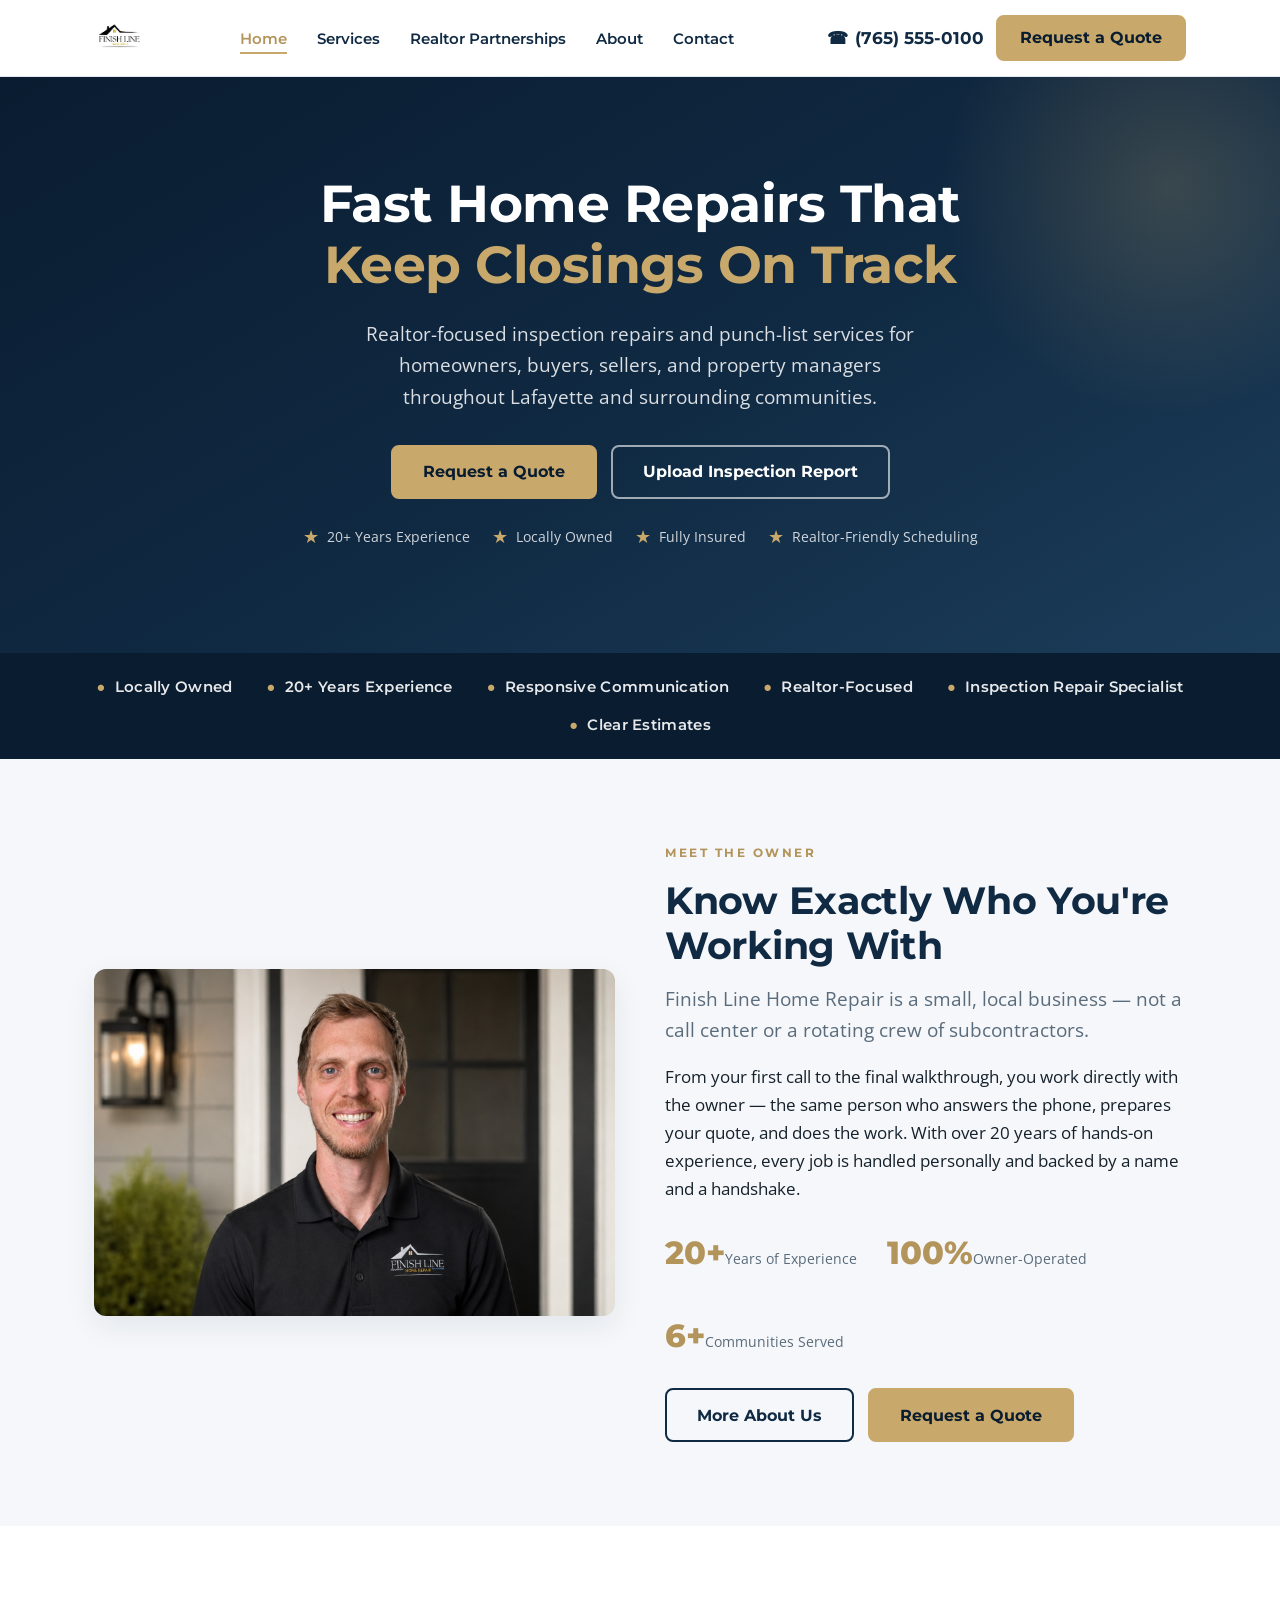
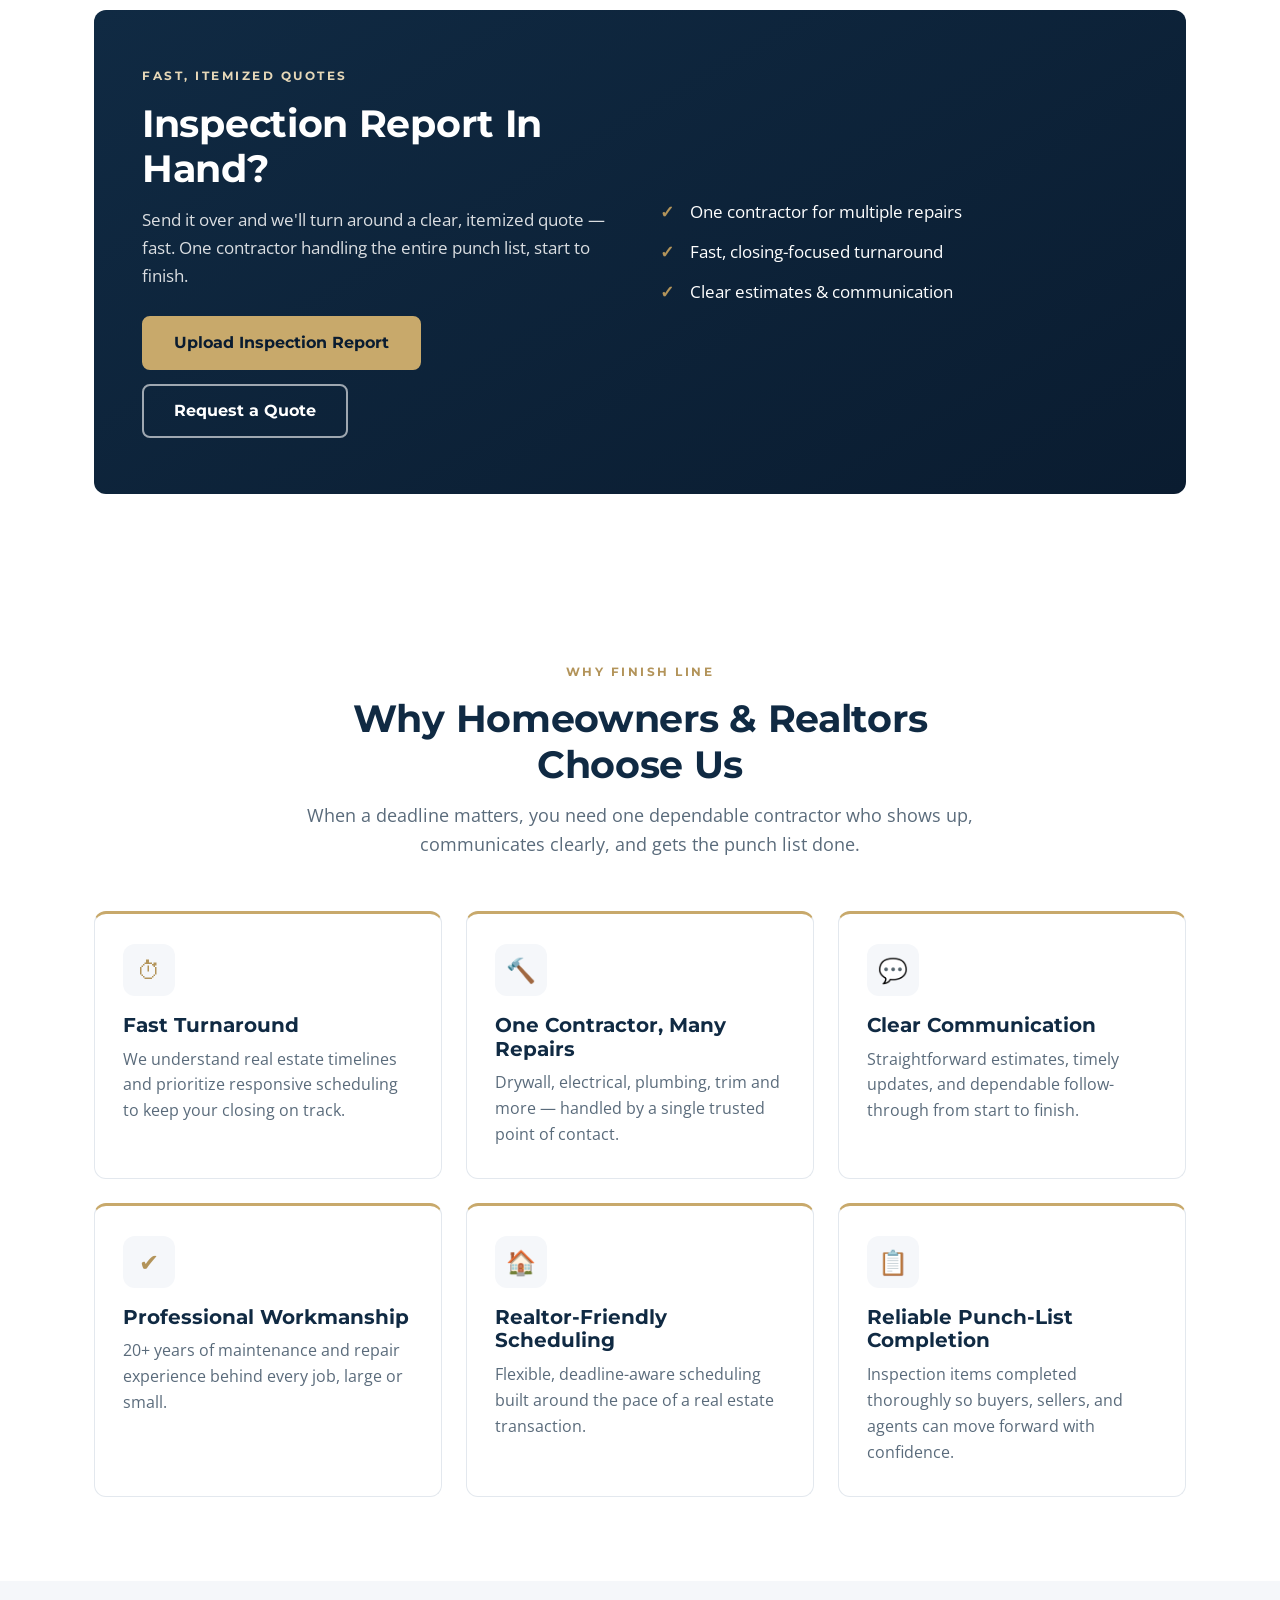
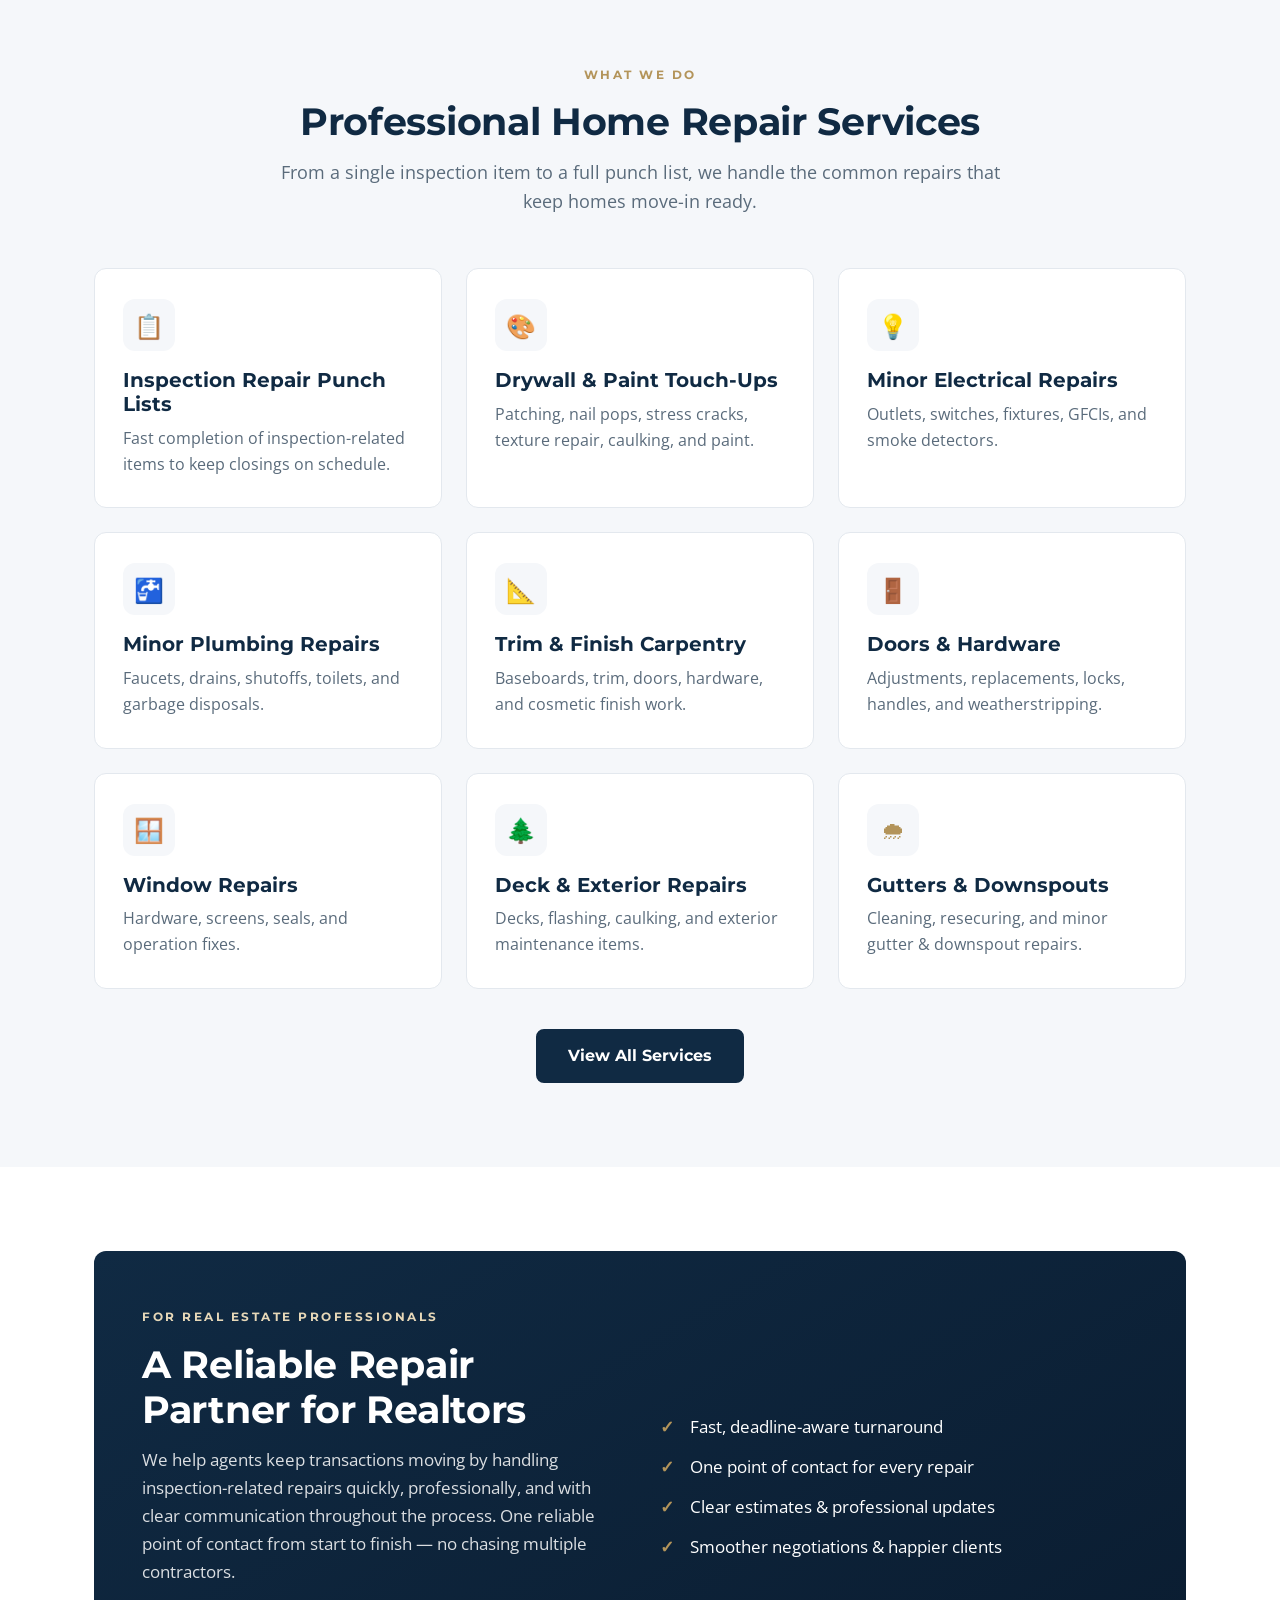
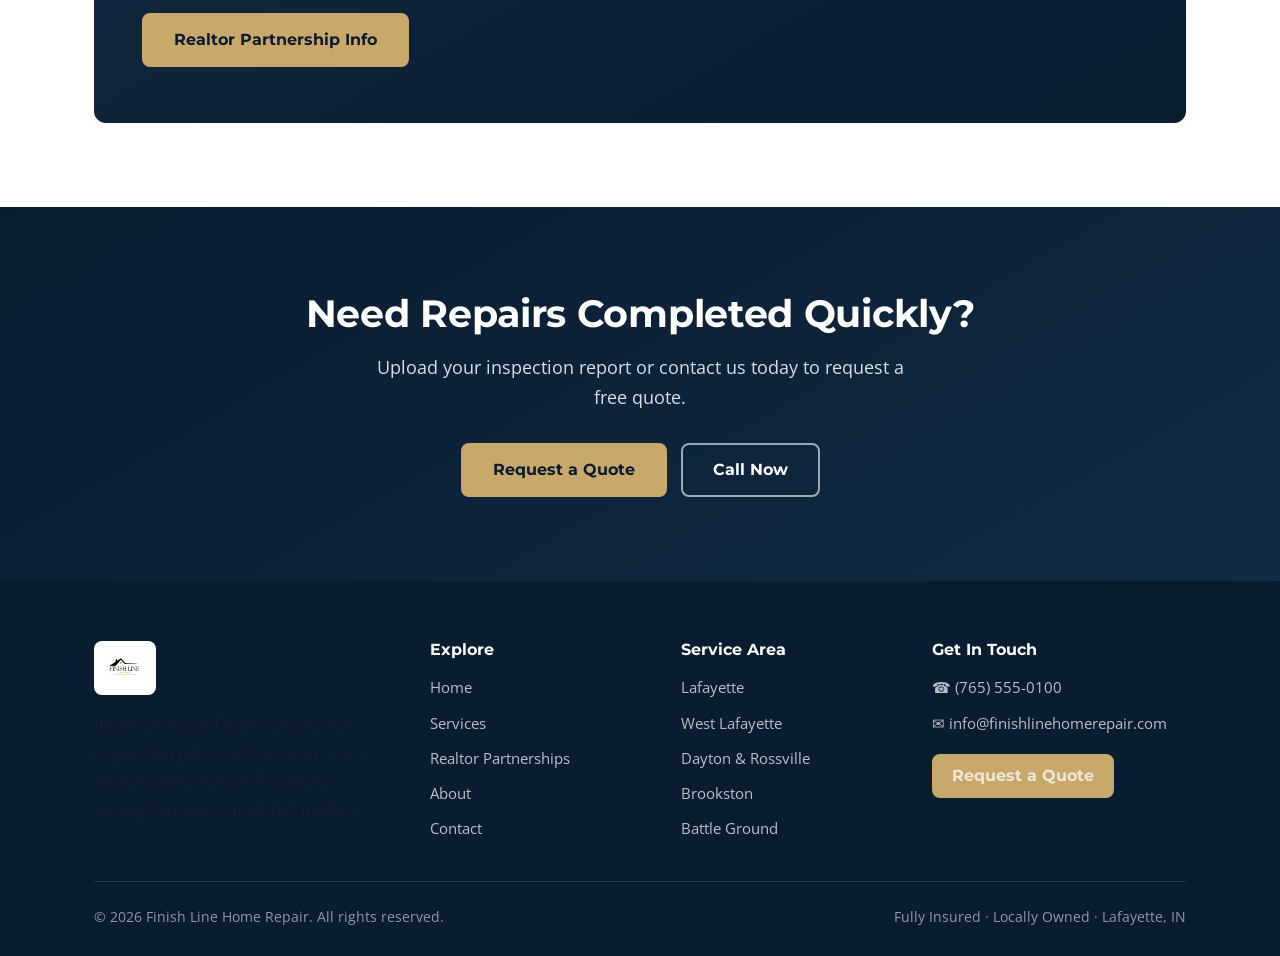
==== index.html @ 61161afe "Split the hero: headline on top, Meet the Owner below, inspection box moved down Per client directio" ====
<!DOCTYPE html>
<html lang="en">
<head>
  <meta charset="UTF-8" />
  <meta name="viewport" content="width=device-width, initial-scale=1.0" />
  <title>Finish Line Home Repair | Lafayette, IN Handyman &amp; Inspection Repairs</title>
  <meta name="description" content="Fast, reliable home repairs and inspection punch-list services in Lafayette &amp; West Lafayette, IN. Realtor-focused repair contractor — drywall, electrical, plumbing, trim &amp; more. Request a free quote." />
  <link rel="canonical" href="https://dealerplateguy.github.io/finish-line-home-repair/" />
  <meta name="theme-color" content="#102A43" />

  <!-- Open Graph -->
  <meta property="og:type" content="website" />
  <meta property="og:title" content="Finish Line Home Repair | Lafayette, IN Handyman &amp; Inspection Repairs" />
  <meta property="og:description" content="Realtor-focused inspection repairs and punch-list services that keep closings on track. Serving Lafayette, West Lafayette &amp; surrounding Indiana communities." />
  <meta property="og:image" content="assets/logo.jpg" />

  <link rel="icon" href="assets/logo.jpg" />
  <link rel="apple-touch-icon" href="assets/logo.jpg" />
  <link rel="preconnect" href="https://fonts.googleapis.com" />
  <link rel="preconnect" href="https://fonts.gstatic.com" crossorigin />
  <link href="https://fonts.googleapis.com/css2?family=Montserrat:wght@600;700;800&family=Open+Sans:wght@400;600&display=swap" rel="stylesheet" />
  <link rel="stylesheet" href="css/styles.css" />

  <!-- Local business structured data (helps Google + AI search engines cite you) -->
  <script type="application/ld+json">
  {
    "@context": "https://schema.org",
    "@type": "HomeAndConstructionBusiness",
    "name": "Finish Line Home Repair",
    "description": "Realtor-focused home repair and inspection punch-list services in Lafayette and West Lafayette, Indiana. Drywall, paint, minor electrical and plumbing, trim, doors, windows, and exterior repairs.",
    "image": "assets/logo.jpg",
    "url": "https://dealerplateguy.github.io/finish-line-home-repair/",
    "telephone": "+1-765-555-0100",
    "email": "info@finishlinehomerepair.com",
    "priceRange": "$$",
    "areaServed": [
      { "@type": "City", "name": "Lafayette, Indiana" },
      { "@type": "City", "name": "West Lafayette, Indiana" },
      { "@type": "City", "name": "Dayton, Indiana" },
      { "@type": "City", "name": "Rossville, Indiana" },
      { "@type": "City", "name": "Brookston, Indiana" },
      { "@type": "City", "name": "Battle Ground, Indiana" }
    ],
    "address": {
      "@type": "PostalAddress",
      "addressLocality": "Lafayette",
      "addressRegion": "IN",
      "addressCountry": "US"
    },
    "knowsAbout": [
      "Inspection repair punch lists", "Drywall repair", "Paint touch-ups",
      "Minor electrical repairs", "Minor plumbing repairs", "Trim and finish carpentry",
      "Door and hardware repair", "Window repair", "Deck and exterior repairs", "Handyman services"
    ],
    "slogan": "Fast home repairs that keep closings on track."
  }
  </script>
</head>
<body>

  <!-- ===================== HEADER ===================== -->
  <header class="site-header" id="site-header">
    <div class="container nav">
      <a href="index.html" class="nav-logo" aria-label="Finish Line Home Repair — home">
        <img src="assets/logo.jpg" alt="Finish Line Home Repair logo" />
      </a>
      <nav aria-label="Primary navigation">
        <ul class="nav-links">
          <li><a href="index.html" class="active">Home</a></li>
          <li><a href="services.html">Services</a></li>
          <li><a href="realtor-partnerships.html">Realtor Partnerships</a></li>
          <li><a href="about.html">About</a></li>
          <li><a href="contact.html">Contact</a></li>
        </ul>
      </nav>
      <div class="nav-cta">
        <a href="tel:+17655550100" class="nav-phone" aria-label="Call Finish Line Home Repair"><span aria-hidden="true">&#9742;</span> (765) 555-0100</a>
        <a href="contact.html" class="btn btn-primary" style="min-height:46px;padding:11px 22px;">Request a Quote</a>
      </div>
      <button class="nav-toggle" aria-label="Toggle menu" aria-expanded="false" aria-controls="site-header">
        <span></span><span></span><span></span>
      </button>
    </div>
  </header>

  <!-- ===================== HERO ===================== -->
  <section class="hero">
    <div class="container">
      <div class="hero-solo">
        <h1>Fast Home Repairs That <span class="accent">Keep Closings On Track</span></h1>
        <p>Realtor-focused inspection repairs and punch-list services for homeowners, buyers, sellers, and property managers throughout Lafayette and surrounding communities.</p>
        <div class="btn-row center">
          <a href="contact.html" class="btn btn-primary">Request a Quote</a>
          <a href="contact.html#upload" class="btn btn-outline">Upload Inspection Report</a>
        </div>
        <div class="hero-badges">
          <span><span class="dot">&#9733;</span> 20+ Years Experience</span>
          <span><span class="dot">&#9733;</span> Locally Owned</span>
          <span><span class="dot">&#9733;</span> Fully Insured</span>
          <span><span class="dot">&#9733;</span> Realtor-Friendly Scheduling</span>
        </div>
      </div>
    </div>
  </section>

  <!-- ===================== TRUST STRIP ===================== -->
  <div class="trust-strip">
    <div class="container">
      <span class="item"><span class="dot">&#9679;</span> Locally Owned</span>
      <span class="item"><span class="dot">&#9679;</span> 20+ Years Experience</span>
      <span class="item"><span class="dot">&#9679;</span> Responsive Communication</span>
      <span class="item"><span class="dot">&#9679;</span> Realtor-Focused</span>
      <span class="item"><span class="dot">&#9679;</span> Inspection Repair Specialist</span>
      <span class="item"><span class="dot">&#9679;</span> Clear Estimates</span>
    </div>
  </div>

  <!-- ===================== MEET THE OWNER ===================== -->
  <section class="section-alt">
    <div class="container">
      <div class="split">
        <div class="reveal">
          <img src="assets/headshot.jpg" alt="The owner of Finish Line Home Repair" />
        </div>
        <div class="reveal">
          <span class="eyebrow">Meet the Owner</span>
          <h2>Know Exactly Who You're Working With</h2>
          <p class="lead" style="margin:16px 0;">Finish Line Home Repair is a small, local business — not a call center or a rotating crew of subcontractors.</p>
          <p>From your first call to the final walkthrough, you work directly with the owner — the same person who answers the phone, prepares your quote, and does the work. With over 20 years of hands-on experience, every job is handled personally and backed by a name and a handshake.</p>
          <div class="stat-row">
            <div class="stat"><span class="n">20+</span><span class="l">Years of Experience</span></div>
            <div class="stat"><span class="n">100%</span><span class="l">Owner-Operated</span></div>
            <div class="stat"><span class="n">6+</span><span class="l">Communities Served</span></div>
          </div>
          <div class="btn-row" style="margin-top:26px;">
            <a href="about.html" class="btn btn-outline-navy">More About Us</a>
            <a href="contact.html" class="btn btn-primary">Request a Quote</a>
          </div>
        </div>
      </div>
    </div>
  </section>

  <!-- ============ INSPECTION REPORT CTA (split out of hero) ============ -->
  <section>
    <div class="container">
      <div class="band reveal">
        <div class="split" style="gap:40px;">
          <div>
            <span class="eyebrow" style="color:var(--gold-soft);">Fast, Itemized Quotes</span>
            <h2>Inspection Report In Hand?</h2>
            <p>Send it over and we'll turn around a clear, itemized quote — fast. One contractor handling the entire punch list, start to finish.</p>
            <div class="btn-row">
              <a href="contact.html#upload" class="btn btn-primary">Upload Inspection Report</a>
              <a href="contact.html" class="btn btn-outline">Request a Quote</a>
            </div>
          </div>
          <ul class="check-list" style="align-self:center;">
            <li>One contractor for multiple repairs</li>
            <li>Fast, closing-focused turnaround</li>
            <li>Clear estimates &amp; communication</li>
          </ul>
        </div>
      </div>
    </div>
  </section>

  <!-- ===================== WHY CHOOSE ===================== -->
  <section>
    <div class="container">
      <div class="section-head center reveal">
        <span class="eyebrow">Why Finish Line</span>
        <h2>Why Homeowners &amp; Realtors Choose Us</h2>
        <p>When a deadline matters, you need one dependable contractor who shows up, communicates clearly, and gets the punch list done.</p>
      </div>
      <div class="grid grid-3">
        <div class="card feature-card reveal"><div class="icon">&#9201;</div><h3>Fast Turnaround</h3><p>We understand real estate timelines and prioritize responsive scheduling to keep your closing on track.</p></div>
        <div class="card feature-card reveal"><div class="icon">&#128296;</div><h3>One Contractor, Many Repairs</h3><p>Drywall, electrical, plumbing, trim and more — handled by a single trusted point of contact.</p></div>
        <div class="card feature-card reveal"><div class="icon">&#128172;</div><h3>Clear Communication</h3><p>Straightforward estimates, timely updates, and dependable follow-through from start to finish.</p></div>
        <div class="card feature-card reveal"><div class="icon">&#10004;</div><h3>Professional Workmanship</h3><p>20+ years of maintenance and repair experience behind every job, large or small.</p></div>
        <div class="card feature-card reveal"><div class="icon">&#127968;</div><h3>Realtor-Friendly Scheduling</h3><p>Flexible, deadline-aware scheduling built around the pace of a real estate transaction.</p></div>
        <div class="card feature-card reveal"><div class="icon">&#128203;</div><h3>Reliable Punch-List Completion</h3><p>Inspection items completed thoroughly so buyers, sellers, and agents can move forward with confidence.</p></div>
      </div>
    </div>
  </section>

  <!-- ===================== SERVICES PREVIEW ===================== -->
  <section class="section-alt">
    <div class="container">
      <div class="section-head center reveal">
        <span class="eyebrow">What We Do</span>
        <h2>Professional Home Repair Services</h2>
        <p>From a single inspection item to a full punch list, we handle the common repairs that keep homes move-in ready.</p>
      </div>
      <div class="grid grid-3">
        <div class="card reveal"><div class="icon">&#128203;</div><h3>Inspection Repair Punch Lists</h3><p>Fast completion of inspection-related items to keep closings on schedule.</p></div>
        <div class="card reveal"><div class="icon">&#127912;</div><h3>Drywall &amp; Paint Touch-Ups</h3><p>Patching, nail pops, stress cracks, texture repair, caulking, and paint.</p></div>
        <div class="card reveal"><div class="icon">&#128161;</div><h3>Minor Electrical Repairs</h3><p>Outlets, switches, fixtures, GFCIs, and smoke detectors.</p></div>
        <div class="card reveal"><div class="icon">&#128688;</div><h3>Minor Plumbing Repairs</h3><p>Faucets, drains, shutoffs, toilets, and garbage disposals.</p></div>
        <div class="card reveal"><div class="icon">&#128208;</div><h3>Trim &amp; Finish Carpentry</h3><p>Baseboards, trim, doors, hardware, and cosmetic finish work.</p></div>
        <div class="card reveal"><div class="icon">&#128682;</div><h3>Doors &amp; Hardware</h3><p>Adjustments, replacements, locks, handles, and weatherstripping.</p></div>
        <div class="card reveal"><div class="icon">&#129695;</div><h3>Window Repairs</h3><p>Hardware, screens, seals, and operation fixes.</p></div>
        <div class="card reveal"><div class="icon">&#127794;</div><h3>Deck &amp; Exterior Repairs</h3><p>Decks, flashing, caulking, and exterior maintenance items.</p></div>
        <div class="card reveal"><div class="icon">&#127783;</div><h3>Gutters &amp; Downspouts</h3><p>Cleaning, resecuring, and minor gutter &amp; downspout repairs.</p></div>
      </div>
      <div class="btn-row center" style="margin-top:40px;">
        <a href="services.html" class="btn btn-navy">View All Services</a>
      </div>
    </div>
  </section>

  <!-- ===================== REALTOR BAND ===================== -->
  <section>
    <div class="container">
      <div class="band reveal">
        <div class="split" style="gap:40px;">
          <div>
            <span class="eyebrow" style="color:var(--gold-soft);">For Real Estate Professionals</span>
            <h2>A Reliable Repair Partner for Realtors</h2>
            <p>We help agents keep transactions moving by handling inspection-related repairs quickly, professionally, and with clear communication throughout the process. One reliable point of contact from start to finish — no chasing multiple contractors.</p>
            <div class="btn-row">
              <a href="realtor-partnerships.html" class="btn btn-primary">Realtor Partnership Info</a>
            </div>
          </div>
          <ul class="check-list" style="align-self:center;">
            <li>Fast, deadline-aware turnaround</li>
            <li>One point of contact for every repair</li>
            <li>Clear estimates &amp; professional updates</li>
            <li>Smoother negotiations &amp; happier clients</li>
          </ul>
        </div>
      </div>
    </div>
  </section>

  <!-- ===================== FINAL CTA ===================== -->
  <section class="cta-final">
    <div class="container">
      <h2>Need Repairs Completed Quickly?</h2>
      <p>Upload your inspection report or contact us today to request a free quote.</p>
      <div class="btn-row center">
        <a href="contact.html" class="btn btn-primary">Request a Quote</a>
        <a href="tel:+17655550100" class="btn btn-outline">Call Now</a>
      </div>
    </div>
  </section>

  <!-- ===================== FOOTER ===================== -->
  <footer class="site-footer">
    <div class="container">
      <div class="footer-grid">
        <div>
          <div class="footer-logo"><img src="assets/logo.jpg" alt="Finish Line Home Repair" /></div>
          <p>Realtor-focused home repair and inspection punch-list services. Fast, dependable, and professional — serving Greater Lafayette, Indiana.</p>
        </div>
        <div>
          <h4>Explore</h4>
          <ul class="footer-list">
            <li><a href="index.html">Home</a></li>
            <li><a href="services.html">Services</a></li>
            <li><a href="realtor-partnerships.html">Realtor Partnerships</a></li>
            <li><a href="about.html">About</a></li>
            <li><a href="contact.html">Contact</a></li>
          </ul>
        </div>
        <div>
          <h4>Service Area</h4>
          <ul class="footer-list">
            <li>Lafayette</li>
            <li>West Lafayette</li>
            <li>Dayton &amp; Rossville</li>
            <li>Brookston</li>
            <li>Battle Ground</li>
          </ul>
        </div>
        <div>
          <h4>Get In Touch</h4>
          <ul class="footer-list">
            <li><a href="tel:+17655550100">&#9742; (765) 555-0100</a></li>
            <li><a href="mailto:info@finishlinehomerepair.com">&#9993; info@finishlinehomerepair.com</a></li>
            <li><a href="contact.html" class="btn btn-primary" style="margin-top:8px;min-height:44px;padding:10px 18px;">Request a Quote</a></li>
          </ul>
        </div>
      </div>
      <div class="footer-bottom">
        <span>&copy; <span data-year>2026</span> Finish Line Home Repair. All rights reserved.</span>
        <span>Fully Insured &middot; Locally Owned &middot; Lafayette, IN</span>
      </div>
    </div>
  </footer>

  <!-- Mobile sticky call bar -->
  <div class="mobile-call-bar">
    <a href="tel:+17655550100" class="call">&#9742; Call Now</a>
    <a href="contact.html" class="quote">Request a Quote</a>
  </div>

  <script src="js/main.js"></script>
</body>
</html>
---- css/styles.css ----
/* =========================================================================
   FINISH LINE HOME REPAIR — stylesheet
   --------------------------------------------------------------------------
   REUSABLE TEMPLATE NOTE:
   To re-brand this site for a new client, change ONLY the tokens in :root
   below (colors + fonts), swap /assets/logo.jpg + /assets/headshot.jpg,
   and edit the copy in the .html files. Everything else cascades.
   ========================================================================= */

:root {
  /* ---- Brand tokens (per-client) ---- */
  --navy:        #102A43;
  --navy-deep:   #0a1c30;
  --navy-soft:   #1c3d5a;
  --gold:        #c8a96b;
  --gold-dark:   #b3945a;
  --gold-soft:   #e7d8b8;
  --ink:         #15212b;
  --muted:       #5a6b7b;
  --line:        #e3e8ee;
  --bg:          #ffffff;
  --bg-alt:      #f5f7fa;
  --white:       #ffffff;

  --font-head: "Montserrat", "Helvetica Neue", Arial, sans-serif;
  --font-body: "Open Sans", "Helvetica Neue", Arial, sans-serif;

  /* ---- Layout ---- */
  --container: 1140px;
  --radius:   12px;
  --radius-sm: 8px;
  --shadow:   0 10px 30px rgba(16, 42, 67, 0.08);
  --shadow-lg: 0 20px 50px rgba(16, 42, 67, 0.16);
  --ease: cubic-bezier(0.16, 1, 0.3, 1);
}

/* ---------- Reset / base ---------- */
*, *::before, *::after { box-sizing: border-box; margin: 0; padding: 0; }
html { scroll-behavior: smooth; -webkit-text-size-adjust: 100%; }
body {
  font-family: var(--font-body);
  color: var(--ink);
  line-height: 1.65;
  background: var(--bg);
  font-size: 17px;
  overflow-x: hidden;
}
img { max-width: 100%; height: auto; display: block; }
a { color: var(--navy); text-decoration: none; transition: color .2s var(--ease); }
a:hover { color: var(--gold-dark); }

h1, h2, h3, h4 { font-family: var(--font-head); color: var(--navy); line-height: 1.18; font-weight: 700; }
h1 { font-size: clamp(2rem, 5vw, 3.25rem); letter-spacing: -0.5px; }
h2 { font-size: clamp(1.6rem, 3.5vw, 2.4rem); letter-spacing: -0.3px; }
h3 { font-size: 1.25rem; }
p { color: var(--ink); }
.lead { font-size: 1.18rem; color: var(--muted); }

.container { width: 100%; max-width: var(--container); margin: 0 auto; padding: 0 24px; }
section { padding: 84px 0; }
.section-alt { background: var(--bg-alt); }
.center { text-align: center; }
.eyebrow {
  font-family: var(--font-head);
  text-transform: uppercase;
  letter-spacing: 2.5px;
  font-size: 0.78rem;
  font-weight: 700;
  color: var(--gold-dark);
  margin-bottom: 14px;
  display: block;
}
.section-head { max-width: 720px; margin: 0 auto 52px; }
.section-head.center { text-align: center; }
.section-head p { color: var(--muted); margin-top: 14px; font-size: 1.1rem; }

/* ---------- Buttons ---------- */
.btn {
  display: inline-flex; align-items: center; justify-content: center; gap: 9px;
  font-family: var(--font-head); font-weight: 700; font-size: 1rem;
  padding: 15px 30px; border-radius: var(--radius-sm); cursor: pointer;
  border: 2px solid transparent; transition: all .25s var(--ease);
  text-align: center; line-height: 1.1; min-height: 54px;
}
.btn-primary { background: var(--gold); color: var(--navy-deep); border-color: var(--gold); }
.btn-primary:hover { background: var(--gold-dark); border-color: var(--gold-dark); color: var(--navy-deep); transform: translateY(-2px); box-shadow: var(--shadow); }
.btn-navy { background: var(--navy); color: var(--white); border-color: var(--navy); }
.btn-navy:hover { background: var(--navy-deep); color: var(--white); transform: translateY(-2px); box-shadow: var(--shadow); }
.btn-outline { background: transparent; color: var(--white); border-color: rgba(255,255,255,.6); }
.btn-outline:hover { background: var(--white); color: var(--navy); border-color: var(--white); transform: translateY(-2px); }
.btn-outline-navy { background: transparent; color: var(--navy); border-color: var(--navy); }
.btn-outline-navy:hover { background: var(--navy); color: var(--white); transform: translateY(-2px); }
.btn-row { display: flex; flex-wrap: wrap; gap: 14px; }
.btn-row.center { justify-content: center; }

/* ---------- Header / nav ---------- */
.site-header {
  position: sticky; top: 0; z-index: 100; background: rgba(255,255,255,0.96);
  backdrop-filter: saturate(180%) blur(10px); border-bottom: 1px solid var(--line);
}
.nav { display: flex; align-items: center; justify-content: space-between; height: 76px; }
.nav-logo { display: flex; align-items: center; gap: 12px; }
.nav-logo img { height: 52px; width: auto; }
.nav-logo .brand-text { display: none; }
.nav-links { display: flex; align-items: center; gap: 30px; list-style: none; }
.nav-links a {
  font-family: var(--font-head); font-weight: 600; font-size: 0.95rem;
  color: var(--navy); position: relative; padding: 6px 0;
}
.nav-links a::after {
  content: ""; position: absolute; left: 0; bottom: 0; height: 2px; width: 0;
  background: var(--gold); transition: width .25s var(--ease);
}
.nav-links a:hover::after, .nav-links a.active::after { width: 100%; }
.nav-links a.active { color: var(--gold-dark); }
.nav-cta { display: flex; align-items: center; gap: 12px; }
.nav-phone { font-family: var(--font-head); font-weight: 700; color: var(--navy); display: inline-flex; align-items: center; gap: 7px; white-space: nowrap; }
.nav-phone:hover { color: var(--gold-dark); }
.nav-toggle { display: none; background: none; border: 0; cursor: pointer; padding: 8px; }
.nav-toggle span { display: block; width: 26px; height: 2.5px; background: var(--navy); margin: 5px 0; border-radius: 2px; transition: .3s var(--ease); }

/* ---------- Hero ---------- */
.hero {
  background: linear-gradient(150deg, var(--navy-deep) 0%, var(--navy) 55%, var(--navy-soft) 100%);
  color: var(--white); position: relative; overflow: hidden; padding: 96px 0 104px;
}
.hero::after {
  content: ""; position: absolute; right: -120px; top: -120px; width: 460px; height: 460px;
  background: radial-gradient(circle, rgba(200,169,107,.22), transparent 70%); pointer-events: none;
}
.hero .container { position: relative; z-index: 2; }
.hero-grid { display: grid; grid-template-columns: 1.15fr .85fr; gap: 50px; align-items: center; }
.hero h1 { color: var(--white); }
.hero h1 .accent { color: var(--gold); }
.hero p { color: rgba(255,255,255,.85); font-size: 1.2rem; margin: 22px 0 32px; max-width: 560px; }
.hero .btn-row { margin-bottom: 26px; }
.hero-badges { display: flex; flex-wrap: wrap; gap: 10px 22px; font-size: .9rem; color: rgba(255,255,255,.8); }
.hero-badges span { display: inline-flex; align-items: center; gap: 8px; }
.hero-badges .dot { color: var(--gold); font-size: 1.1rem; line-height: 1; }
.hero-card {
  background: rgba(255,255,255,.06); border: 1px solid rgba(255,255,255,.14);
  border-radius: var(--radius); padding: 30px; backdrop-filter: blur(6px);
}
.hero-card h3 { color: var(--white); font-size: 1.15rem; margin-bottom: 6px; }
.hero-card p { color: rgba(255,255,255,.75); font-size: .98rem; margin: 0 0 18px; }
.hero-card .check-list li { color: rgba(255,255,255,.92); }
.hero-card .check-list li::before { color: var(--gold); }

/* Standalone (centered) hero — used when the hero card is split out below */
.hero-solo { max-width: 760px; margin: 0 auto; text-align: center; }
.hero-solo p { margin-left: auto; margin-right: auto; }
.hero-solo .hero-badges { justify-content: center; }

/* ---------- Trust badges strip ---------- */
.trust-strip { background: var(--navy-deep); color: var(--white); padding: 0; }
.trust-strip .container { display: flex; flex-wrap: wrap; justify-content: center; gap: 14px 34px; padding-top: 22px; padding-bottom: 22px; }
.trust-strip .item { font-family: var(--font-head); font-weight: 600; font-size: .92rem; letter-spacing: .3px; display: inline-flex; align-items: center; gap: 9px; color: rgba(255,255,255,.9); }
.trust-strip .item .dot { color: var(--gold); }

/* ---------- Cards / grids ---------- */
.grid { display: grid; gap: 24px; }
.grid-2 { grid-template-columns: repeat(2, 1fr); }
.grid-3 { grid-template-columns: repeat(3, 1fr); }
.grid-4 { grid-template-columns: repeat(4, 1fr); }

.card {
  background: var(--white); border: 1px solid var(--line); border-radius: var(--radius);
  padding: 30px 28px; transition: transform .25s var(--ease), box-shadow .25s var(--ease), border-color .25s var(--ease);
  height: 100%;
}
.card:hover { transform: translateY(-4px); box-shadow: var(--shadow); border-color: var(--gold-soft); }
.card .icon {
  width: 52px; height: 52px; border-radius: 12px; background: var(--bg-alt);
  display: flex; align-items: center; justify-content: center; margin-bottom: 18px;
  font-size: 1.5rem; color: var(--gold-dark);
}
.card h3 { margin-bottom: 9px; }
.card p { color: var(--muted); font-size: .98rem; }

/* feature / why-choose cards have gold top accent */
.feature-card { border-top: 3px solid var(--gold); }

/* ---------- Service detail sections (services page) ---------- */
.service-block { padding: 34px 0; border-bottom: 1px solid var(--line); display: grid; grid-template-columns: 56px 1fr; gap: 22px; }
.service-block:last-child { border-bottom: 0; }
.service-block .num { font-family: var(--font-head); font-weight: 800; font-size: 1.3rem; color: var(--gold); border: 2px solid var(--gold-soft); border-radius: 10px; width: 56px; height: 56px; display: flex; align-items: center; justify-content: center; }
.service-block h3 { font-size: 1.35rem; margin-bottom: 8px; }
.service-block p { color: var(--muted); }

/* ---------- Lists ---------- */
.check-list { list-style: none; display: grid; gap: 12px; }
.check-list li { position: relative; padding-left: 30px; }
.check-list li::before {
  content: "\2713"; position: absolute; left: 0; top: 0; color: var(--gold-dark);
  font-weight: 800; font-family: var(--font-head);
}

/* ---------- Split / about ---------- */
.split { display: grid; grid-template-columns: 1fr 1fr; gap: 50px; align-items: center; }
.split img { border-radius: var(--radius); box-shadow: var(--shadow); width: 100%; object-fit: cover; }
.split .stat-row { display: flex; gap: 30px; margin-top: 24px; flex-wrap: wrap; }
.split .stat .n { font-family: var(--font-head); font-weight: 800; font-size: 2rem; color: var(--gold-dark); }
.split .stat .l { font-size: .9rem; color: var(--muted); }

/* ---------- Realtor CTA band ---------- */
.band { background: linear-gradient(150deg, var(--navy) 0%, var(--navy-deep) 100%); color: var(--white); border-radius: var(--radius); padding: 56px 48px; }
.band h2 { color: var(--white); }
.band p { color: rgba(255,255,255,.85); margin: 14px 0 26px; }

/* ---------- CTA full-width ---------- */
.cta-final { background: linear-gradient(150deg, var(--navy-deep), var(--navy)); color: var(--white); text-align: center; }
.cta-final h2 { color: var(--white); }
.cta-final p { color: rgba(255,255,255,.85); max-width: 560px; margin: 16px auto 30px; font-size: 1.15rem; }

/* ---------- Forms ---------- */
.form-card { background: var(--white); border: 1px solid var(--line); border-radius: var(--radius); padding: 36px; box-shadow: var(--shadow); }
.form-grid { display: grid; grid-template-columns: 1fr 1fr; gap: 18px; }
.field { display: flex; flex-direction: column; gap: 7px; }
.field.full { grid-column: 1 / -1; }
.field label { font-family: var(--font-head); font-weight: 600; font-size: .9rem; color: var(--navy); }
.field label .opt { color: var(--muted); font-weight: 400; }
.field input, .field textarea, .field select {
  font-family: var(--font-body); font-size: 1rem; padding: 13px 14px; border: 1.5px solid var(--line);
  border-radius: var(--radius-sm); background: var(--white); color: var(--ink); width: 100%; transition: border-color .2s var(--ease);
}
.field input:focus, .field textarea:focus { outline: none; border-color: var(--gold); box-shadow: 0 0 0 3px rgba(200,169,107,.18); }
.field input[type="file"] { padding: 10px; background: var(--bg-alt); cursor: pointer; }
.field textarea { min-height: 120px; resize: vertical; }
.form-note { font-size: .85rem; color: var(--muted); margin-top: 4px; }

/* ---------- Contact info cards ---------- */
.info-card { display: flex; gap: 16px; align-items: flex-start; padding: 22px; background: var(--white); border: 1px solid var(--line); border-radius: var(--radius); }
.info-card .icon { font-size: 1.4rem; color: var(--gold-dark); background: var(--bg-alt); width: 48px; height: 48px; border-radius: 10px; display: flex; align-items: center; justify-content: center; flex-shrink: 0; }
.info-card h3 { font-size: 1.05rem; margin-bottom: 3px; }
.info-card p, .info-card a { color: var(--muted); font-size: .98rem; }

/* ---------- FAQ ---------- */
.faq-item { border: 1px solid var(--line); border-radius: var(--radius-sm); margin-bottom: 14px; background: var(--white); overflow: hidden; }
.faq-q { font-family: var(--font-head); font-weight: 600; color: var(--navy); padding: 20px 24px; cursor: pointer; display: flex; justify-content: space-between; align-items: center; gap: 16px; font-size: 1.05rem; list-style: none; }
.faq-q::-webkit-details-marker { display: none; }
.faq-q .chev { color: var(--gold-dark); transition: transform .25s var(--ease); flex-shrink: 0; font-size: 1.2rem; }
details[open] .faq-q .chev { transform: rotate(45deg); }
.faq-a { padding: 0 24px 22px; color: var(--muted); }

/* ---------- Page hero (interior pages) ---------- */
.page-hero { background: linear-gradient(150deg, var(--navy-deep), var(--navy)); color: var(--white); padding: 70px 0; text-align: center; }
.page-hero h1 { color: var(--white); }
.page-hero p { color: rgba(255,255,255,.82); max-width: 640px; margin: 16px auto 0; font-size: 1.15rem; }
.breadcrumb { font-size: .85rem; color: rgba(255,255,255,.6); margin-bottom: 14px; }
.breadcrumb a { color: rgba(255,255,255,.8); }

/* ---------- Footer ---------- */
.site-footer { background: var(--navy-deep); color: rgba(255,255,255,.72); padding: 60px 0 28px; }
.footer-grid { display: grid; grid-template-columns: 1.4fr 1fr 1fr 1.2fr; gap: 40px; margin-bottom: 40px; }
.site-footer h4 { color: var(--white); font-size: 1rem; margin-bottom: 16px; font-family: var(--font-head); }
.site-footer a { color: rgba(255,255,255,.72); }
.site-footer a:hover { color: var(--gold); }
.footer-logo img { height: 54px; background: var(--white); padding: 8px 12px; border-radius: 8px; margin-bottom: 16px; }
.footer-list { list-style: none; display: grid; gap: 10px; font-size: .95rem; }
.footer-bottom { border-top: 1px solid rgba(255,255,255,.12); padding-top: 24px; display: flex; flex-wrap: wrap; justify-content: space-between; gap: 12px; font-size: .85rem; color: rgba(255,255,255,.55); }

/* ---------- Mobile click-to-call bar ---------- */
.mobile-call-bar { display: none; }

/* ---------- Responsive ---------- */
@media (max-width: 960px) {
  .hero-grid { grid-template-columns: 1fr; gap: 36px; }
  .hero-card { max-width: 520px; }
  .grid-4 { grid-template-columns: repeat(2, 1fr); }
  .split { grid-template-columns: 1fr; gap: 32px; }
  .split .order-img { order: -1; }
  .footer-grid { grid-template-columns: 1fr 1fr; gap: 32px; }
}
@media (max-width: 760px) {
  section { padding: 60px 0; }
  .nav-links, .nav-phone, .nav-cta { display: none; }
  .nav-toggle { display: block; }
  .site-header.open .nav-links {
    display: flex; position: absolute; top: 76px; left: 0; right: 0; flex-direction: column;
    background: var(--white); padding: 18px 24px; gap: 4px; border-bottom: 1px solid var(--line); box-shadow: var(--shadow);
  }
  .site-header.open .nav-links a { padding: 13px 0; width: 100%; border-bottom: 1px solid var(--line); }
  .grid-2, .grid-3, .grid-4, .form-grid { grid-template-columns: 1fr; }
  .band { padding: 40px 26px; }
  .form-card { padding: 26px 20px; }
  body { padding-bottom: 64px; } /* room for mobile call bar */
  .mobile-call-bar {
    display: flex; position: fixed; bottom: 0; left: 0; right: 0; z-index: 200;
    box-shadow: 0 -4px 20px rgba(16,42,67,.18);
  }
  .mobile-call-bar a { flex: 1; text-align: center; padding: 16px; font-family: var(--font-head); font-weight: 700; font-size: 1rem; }
  .mobile-call-bar .call { background: var(--gold); color: var(--navy-deep); }
  .mobile-call-bar .quote { background: var(--navy); color: var(--white); }
}
@media (max-width: 420px) {
  .btn { width: 100%; }
  .hero .btn-row .btn, .cta-final .btn-row .btn { width: 100%; }
}

/* ---------- Reveal animation ---------- */
.reveal { opacity: 0; transform: translateY(24px); transition: opacity .6s var(--ease), transform .6s var(--ease); }
.reveal.in { opacity: 1; transform: none; }
@media (prefers-reduced-motion: reduce) { .reveal { opacity: 1; transform: none; transition: none; } html { scroll-behavior: auto; } }
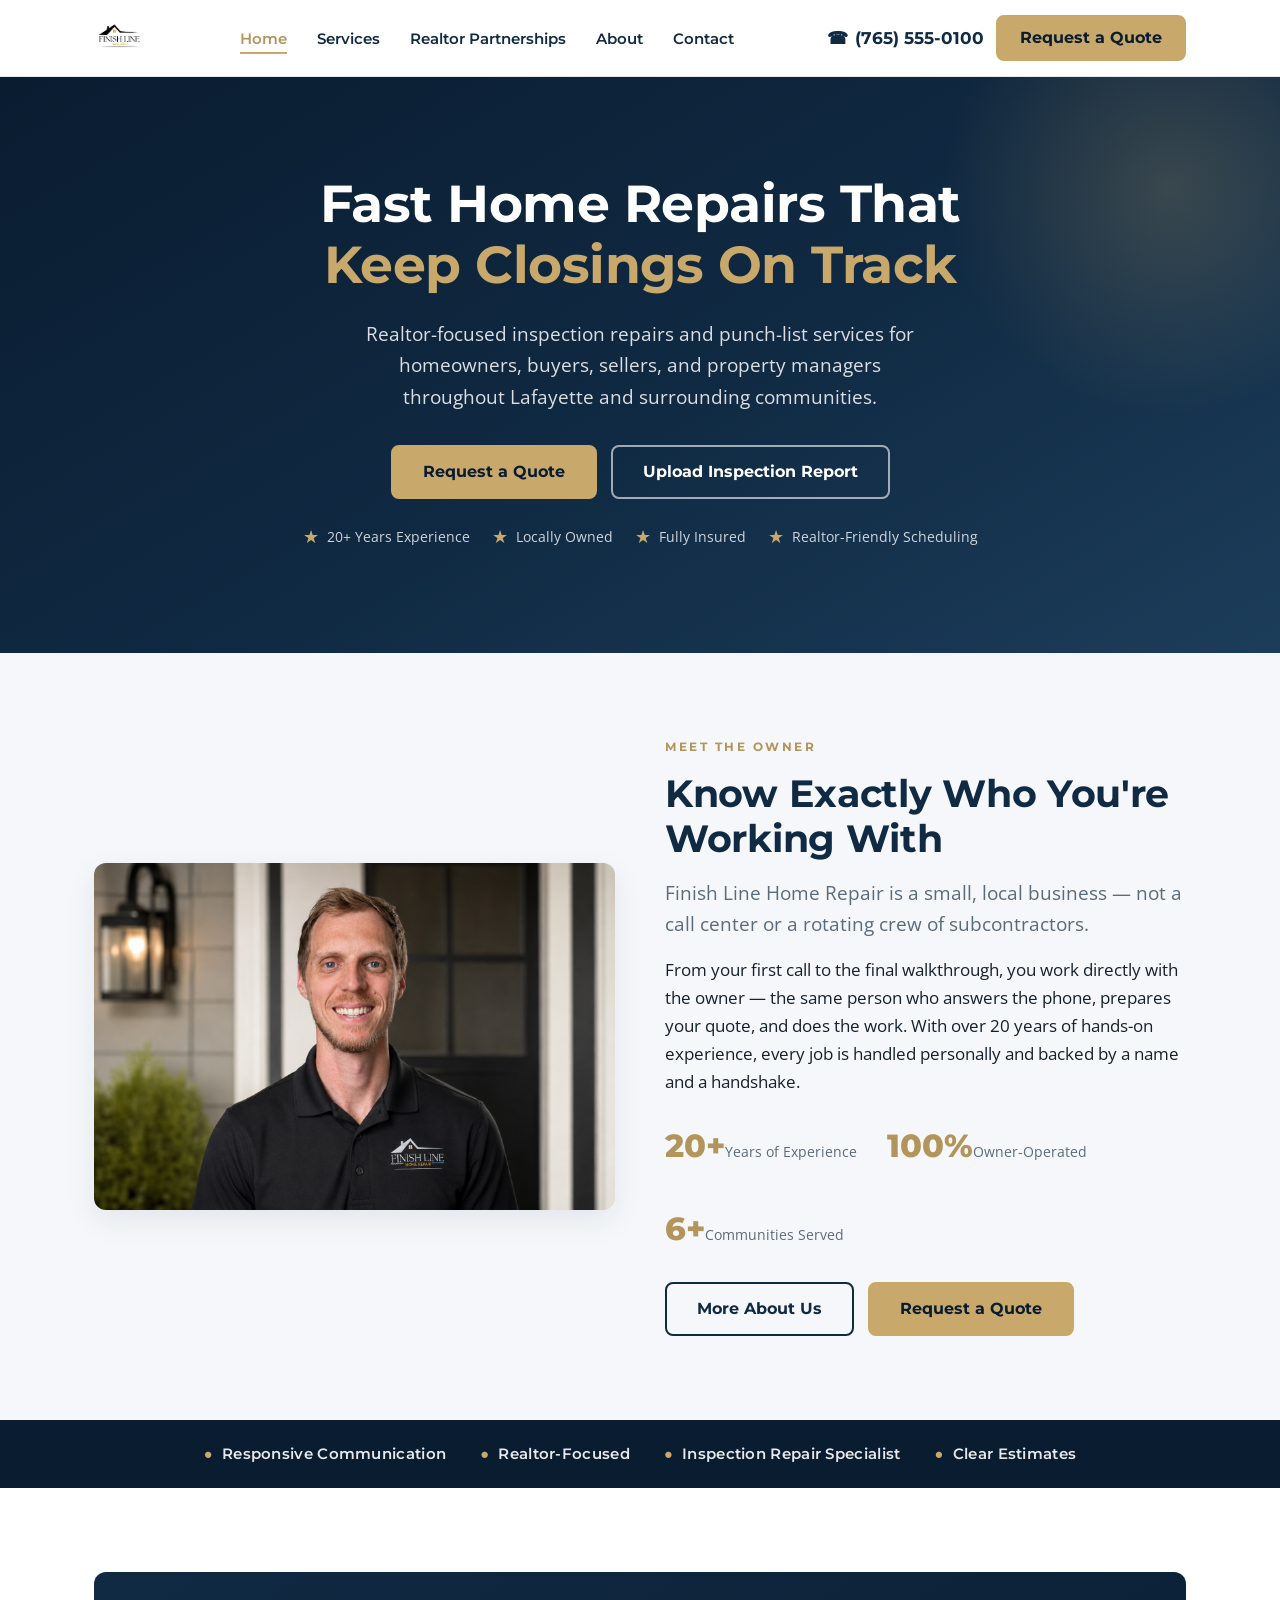
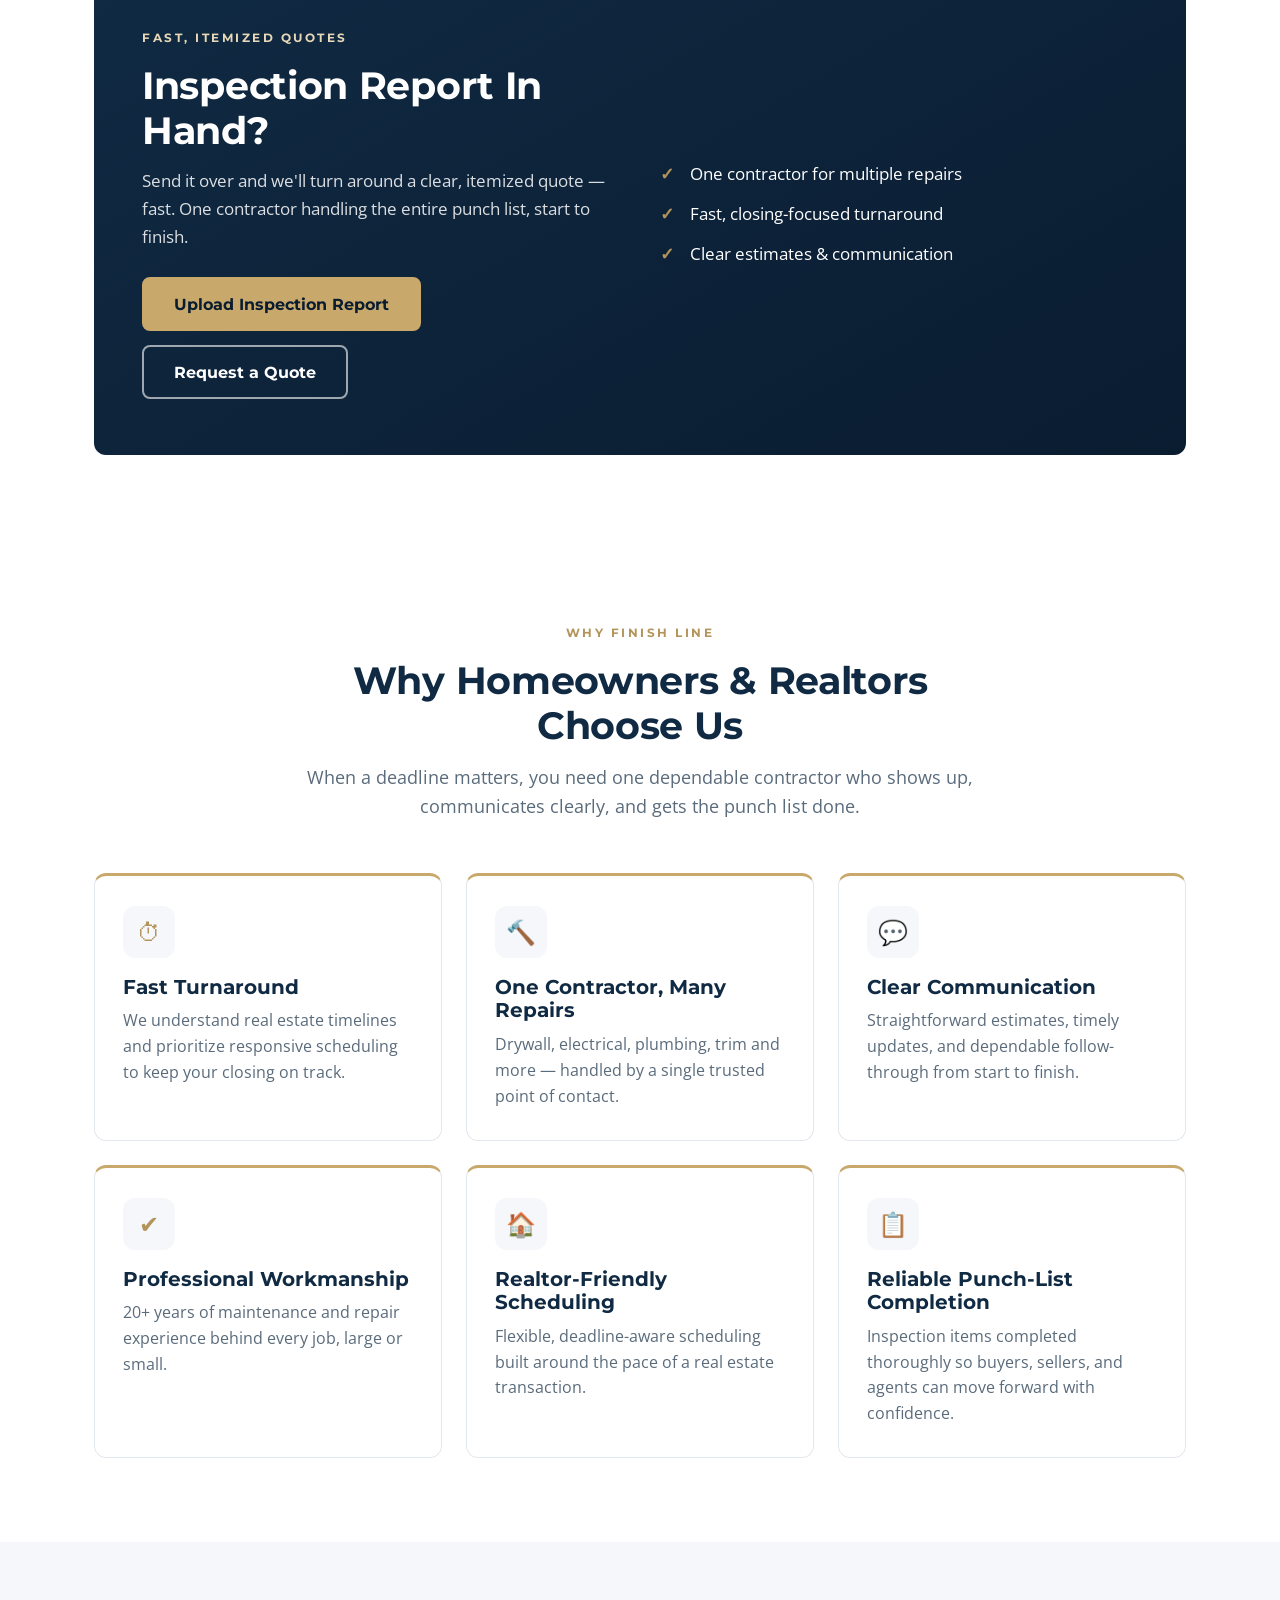
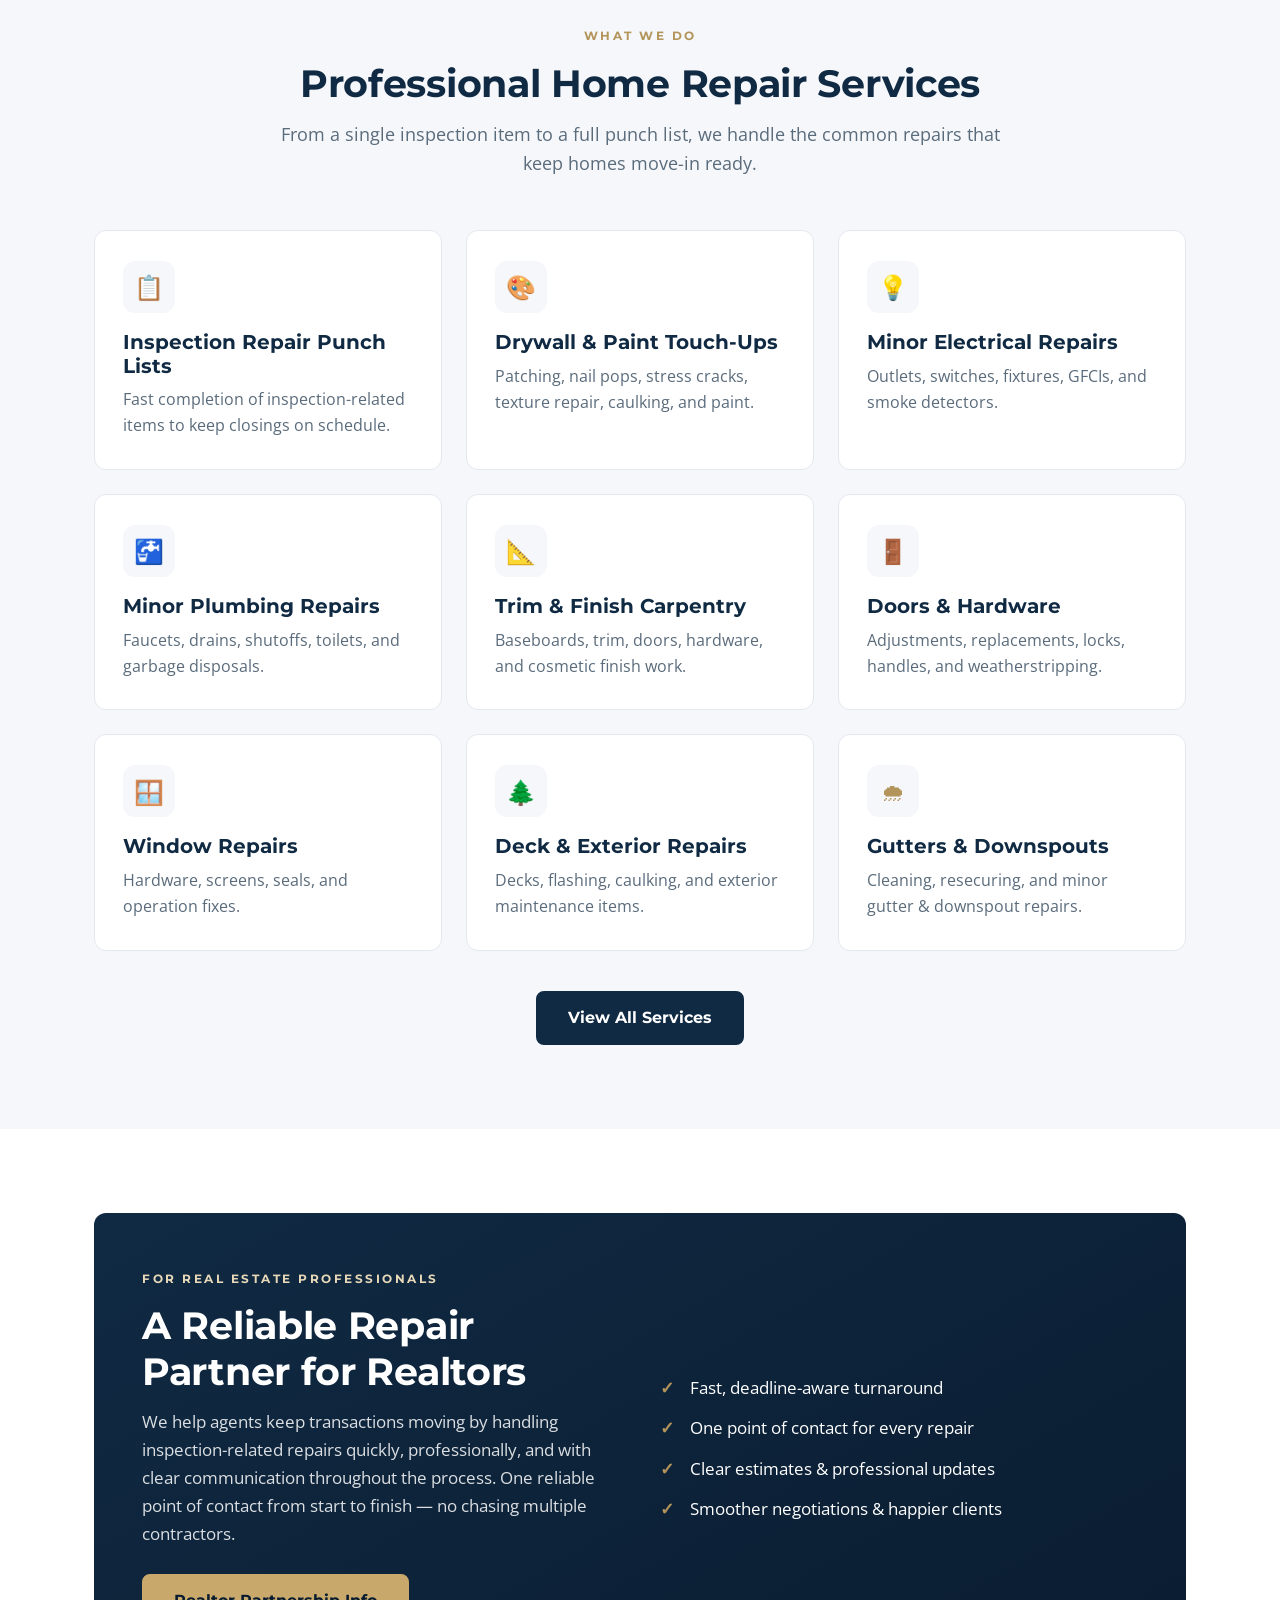
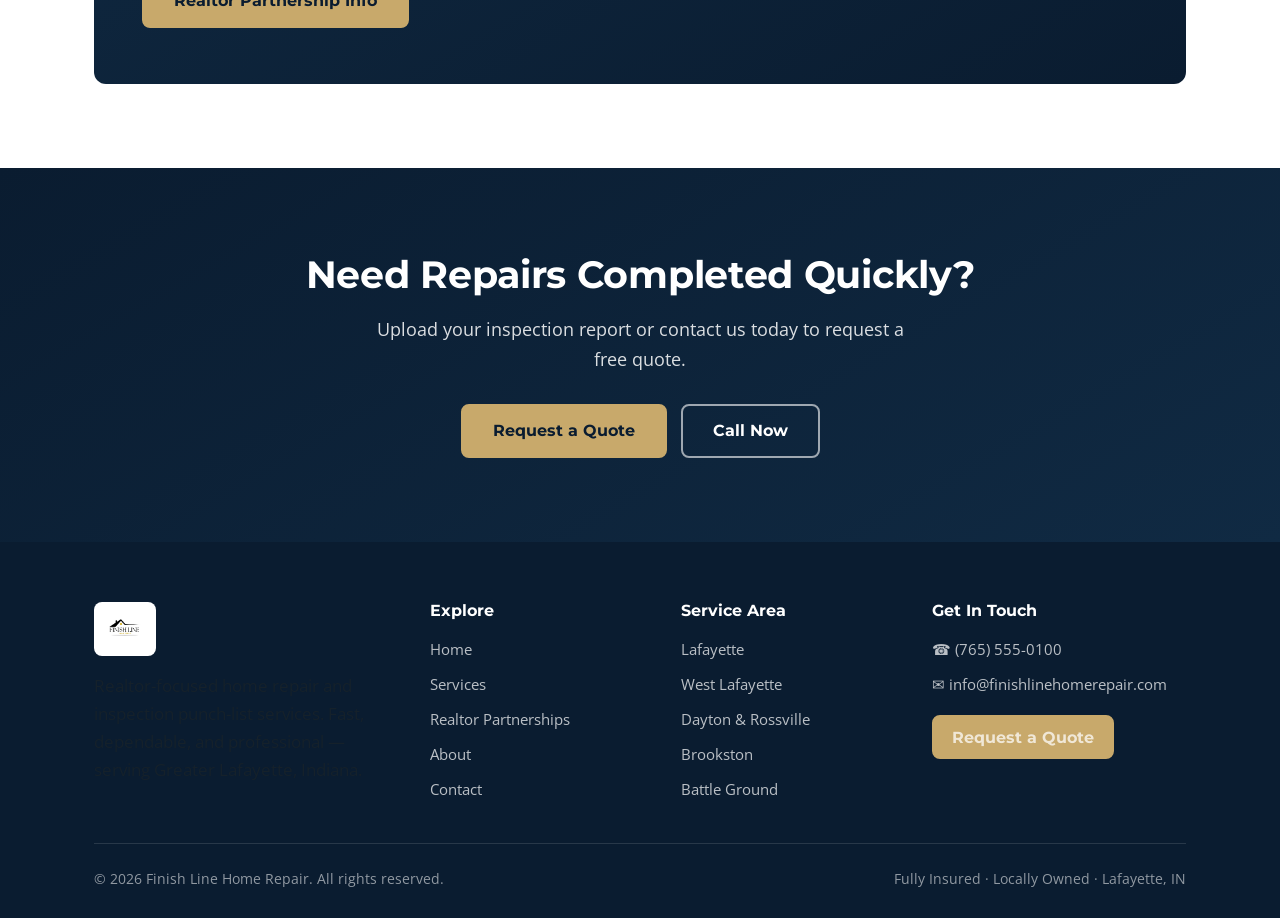
==== commit 0596e880: "Move trust bar below Meet the Owner and trim repetitive items The thin trust strip echoed the hero b" ====
--- a/index.html
+++ b/index.html
@@ -103,18 +103,6 @@
     </div>
   </section>
 
-  <!-- ===================== TRUST STRIP ===================== -->
-  <div class="trust-strip">
-    <div class="container">
-      <span class="item"><span class="dot">&#9679;</span> Locally Owned</span>
-      <span class="item"><span class="dot">&#9679;</span> 20+ Years Experience</span>
-      <span class="item"><span class="dot">&#9679;</span> Responsive Communication</span>
-      <span class="item"><span class="dot">&#9679;</span> Realtor-Focused</span>
-      <span class="item"><span class="dot">&#9679;</span> Inspection Repair Specialist</span>
-      <span class="item"><span class="dot">&#9679;</span> Clear Estimates</span>
-    </div>
-  </div>
-
   <!-- ===================== MEET THE OWNER ===================== -->
   <section class="section-alt">
     <div class="container">
@@ -140,6 +128,16 @@
       </div>
     </div>
   </section>
+
+  <!-- ===================== TRUST BAR (moved below Meet the Owner) ===================== -->
+  <div class="trust-strip">
+    <div class="container">
+      <span class="item"><span class="dot">&#9679;</span> Responsive Communication</span>
+      <span class="item"><span class="dot">&#9679;</span> Realtor-Focused</span>
+      <span class="item"><span class="dot">&#9679;</span> Inspection Repair Specialist</span>
+      <span class="item"><span class="dot">&#9679;</span> Clear Estimates</span>
+    </div>
+  </div>
 
   <!-- ============ INSPECTION REPORT CTA (split out of hero) ============ -->
   <section>
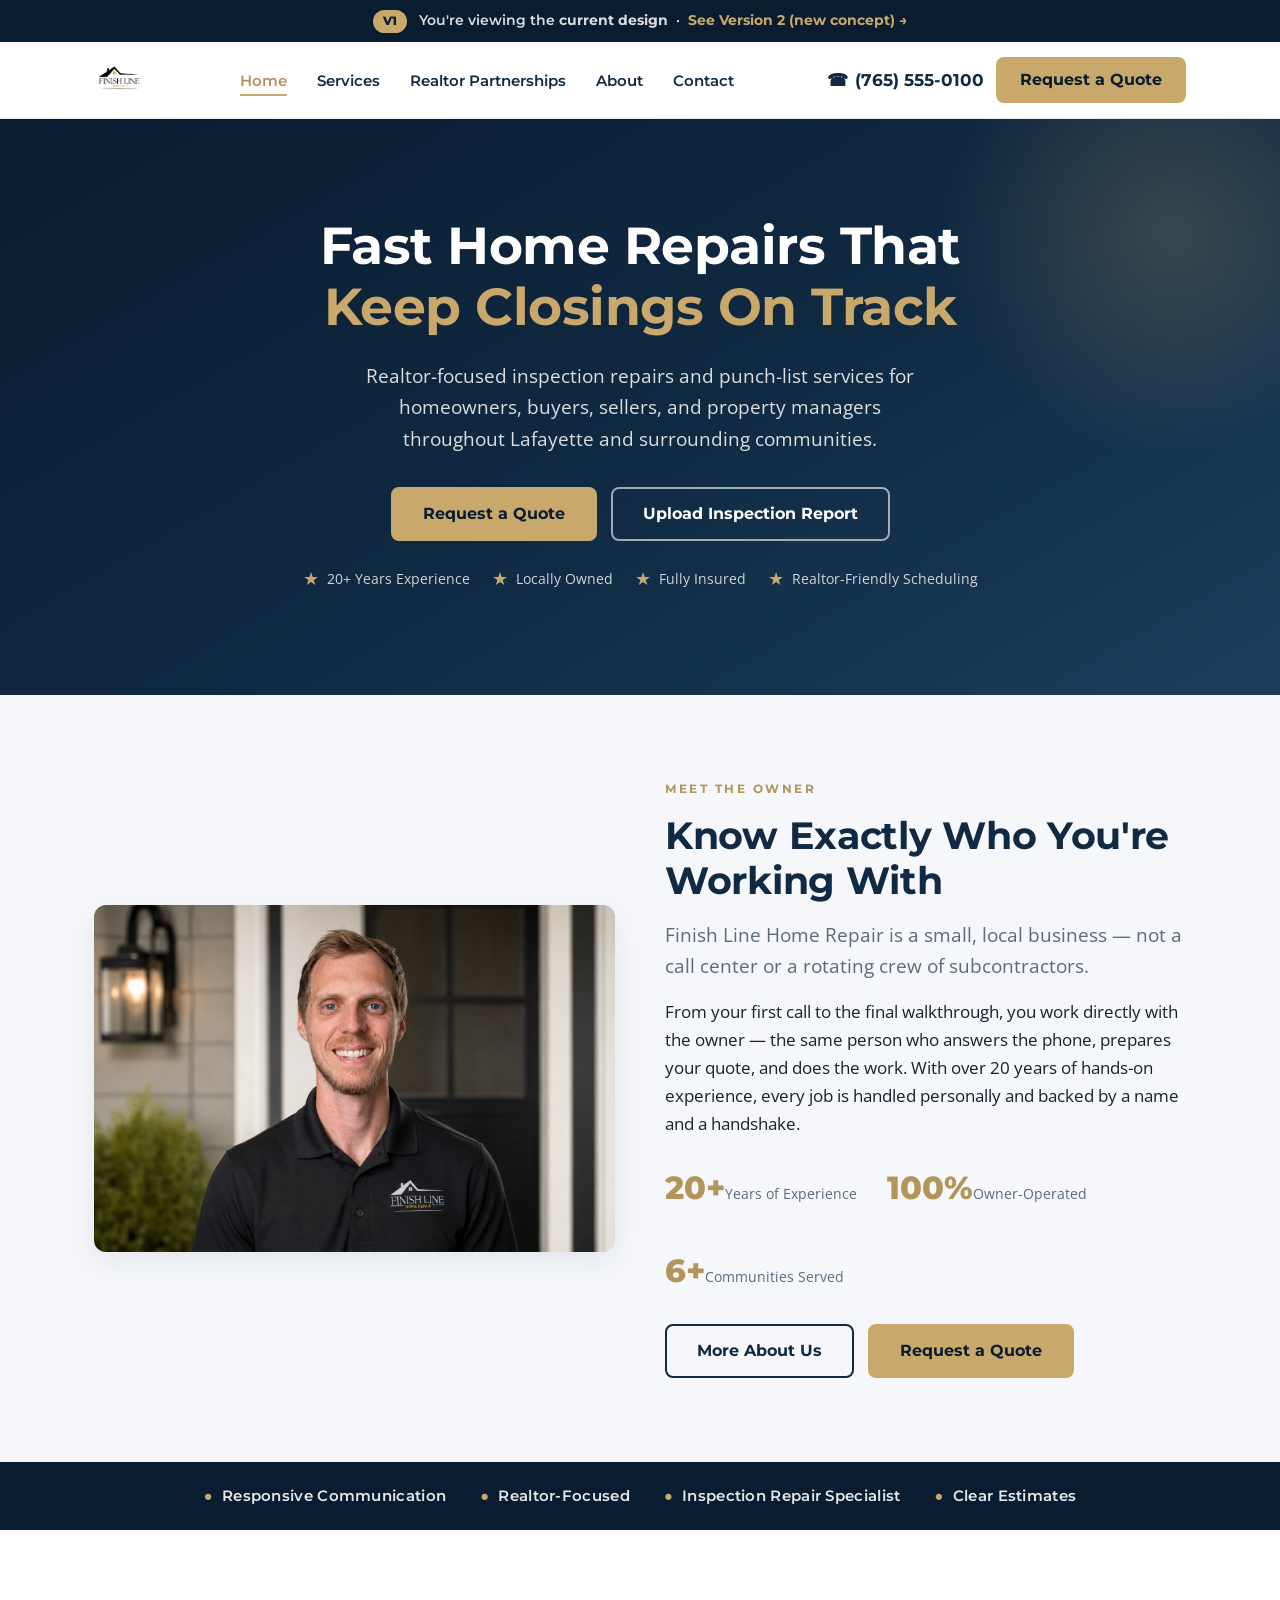
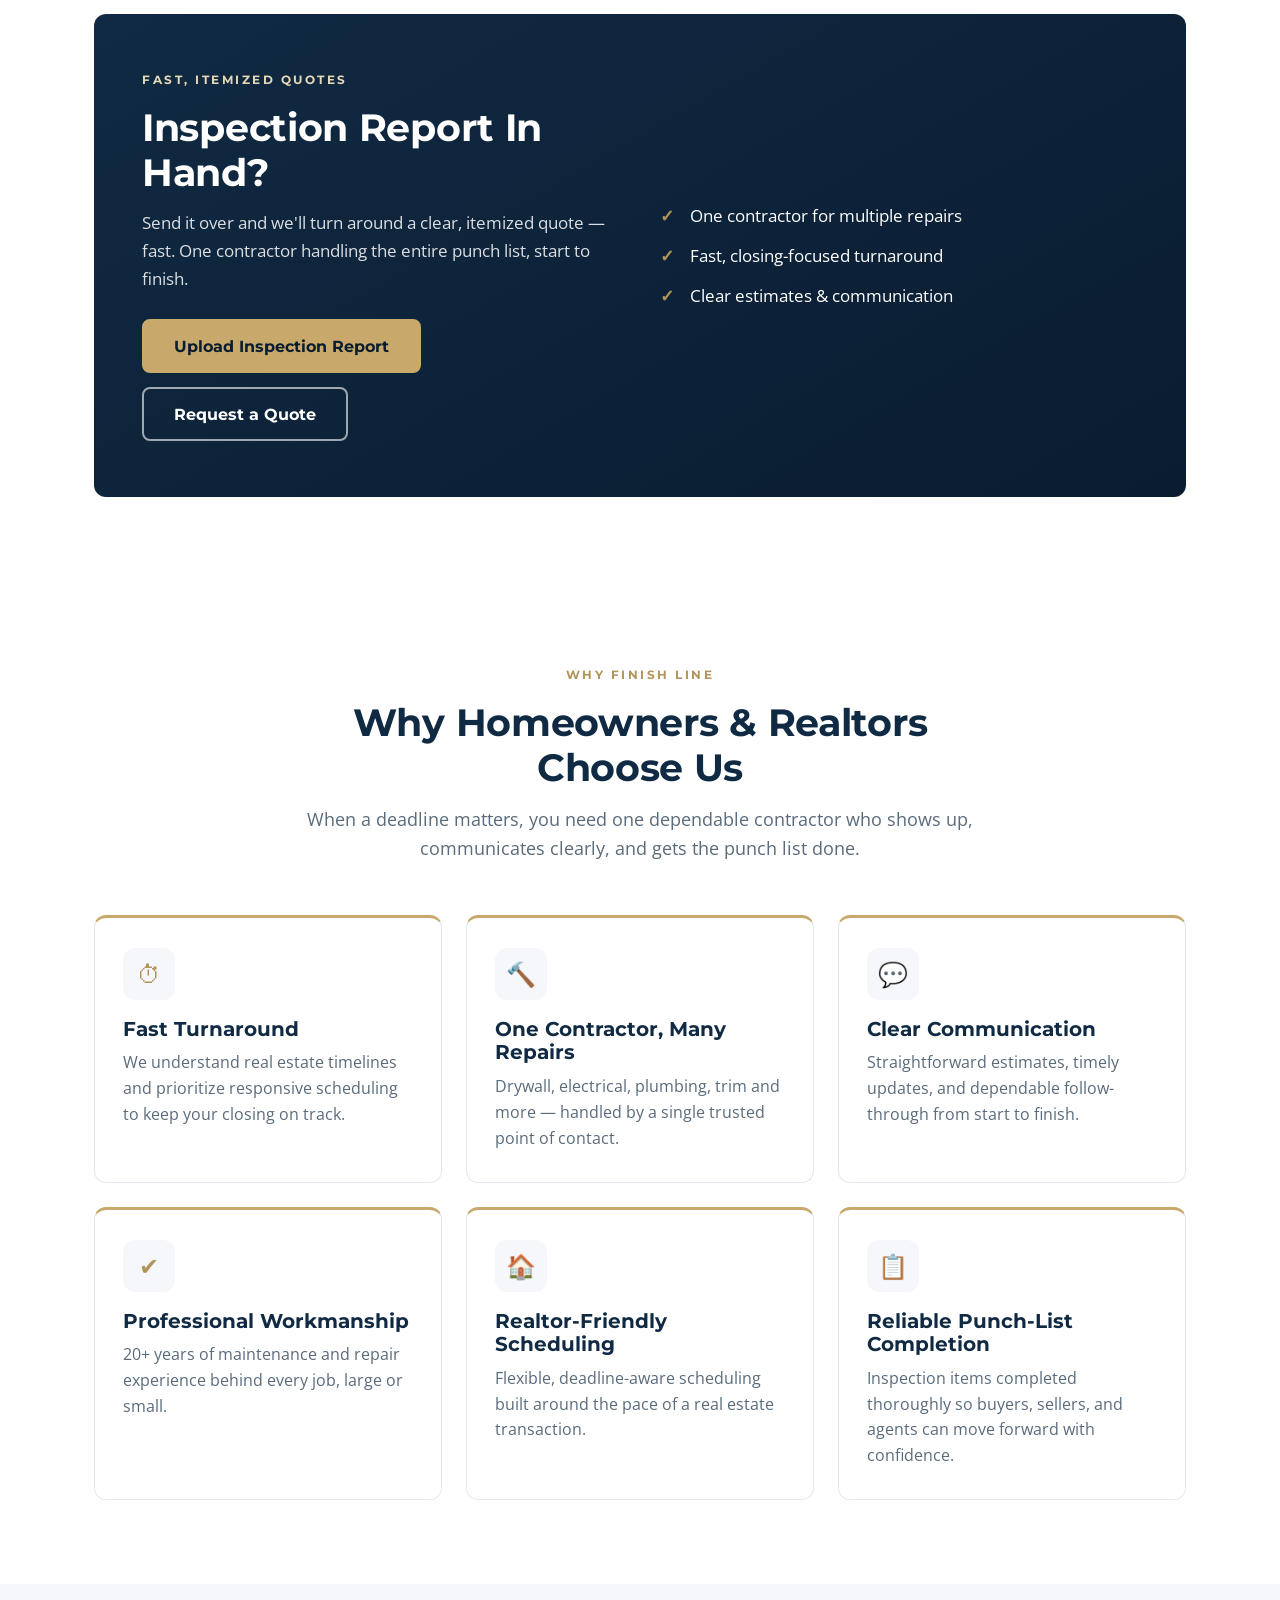
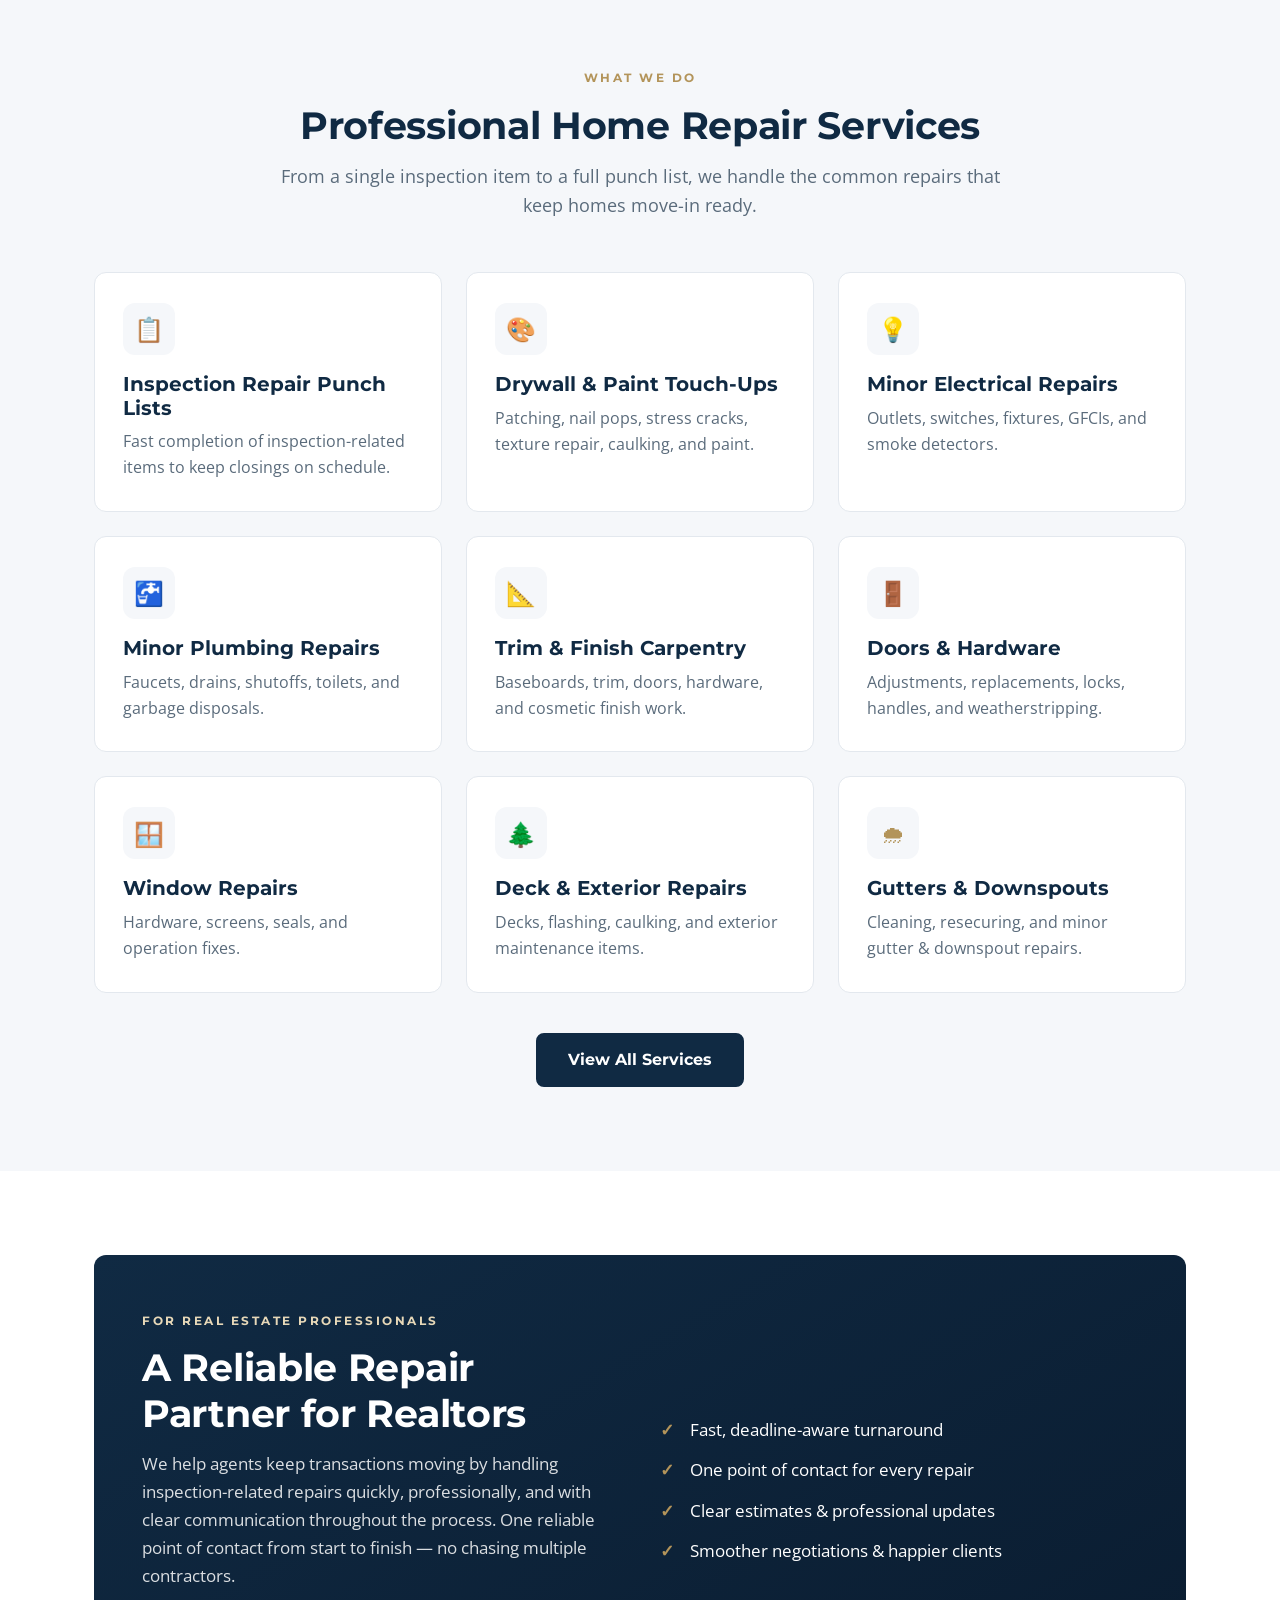
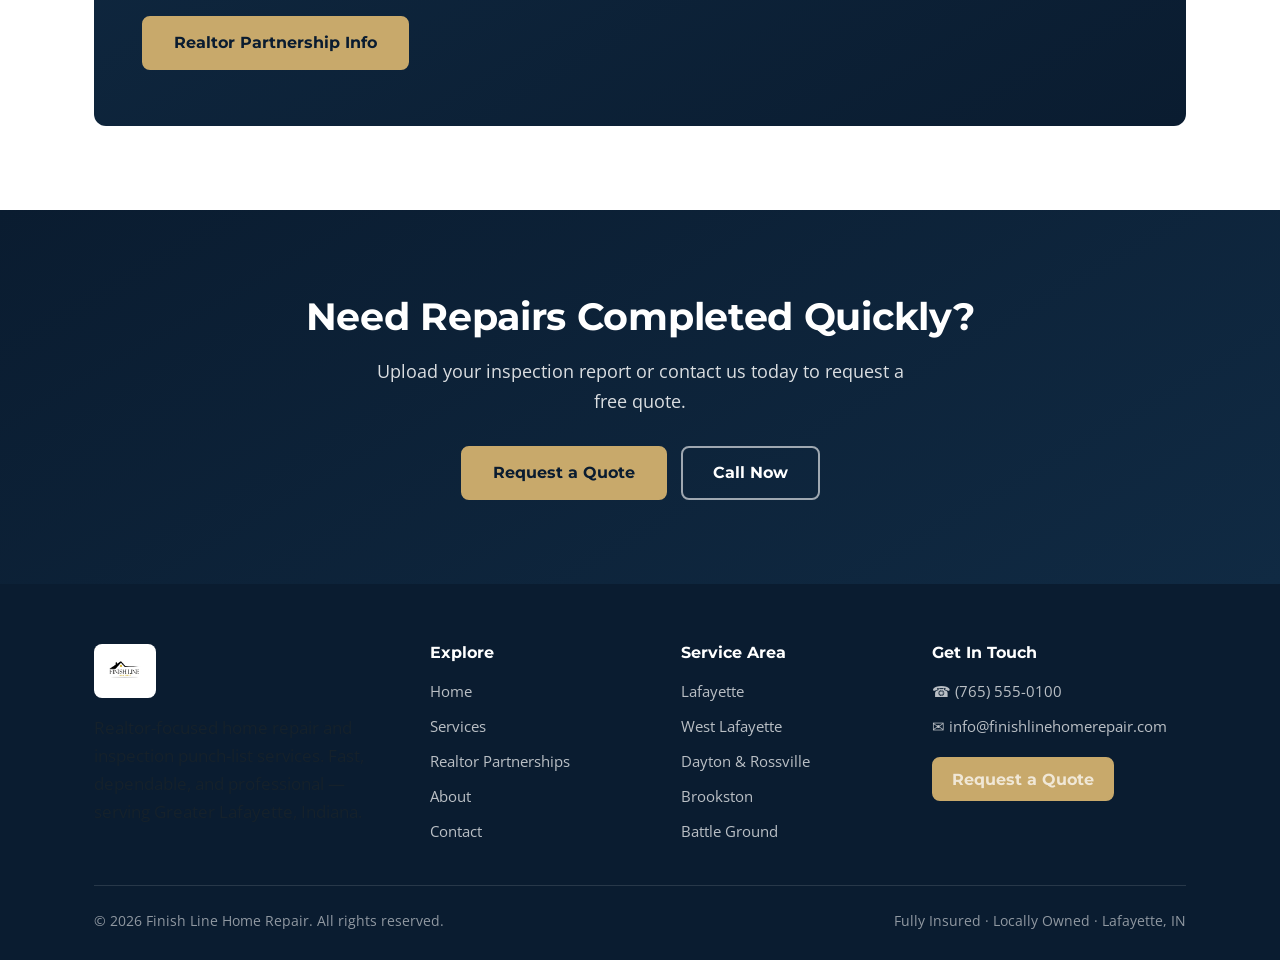
==== commit f931c75c: "Add Version 2 homepage (modern design concept) + V1/V2 toggle New /v2/ homepage inspired by the Hous" ====
--- a/index.html
+++ b/index.html
@@ -58,6 +58,13 @@
 </head>
 <body>
 
+  <!-- Version toggle (preview only) -->
+  <div style="background:#0a1c30;color:rgba(255,255,255,.85);font-family:'Montserrat',sans-serif;font-size:.85rem;text-align:center;padding:9px 16px;font-weight:600;">
+    <span style="display:inline-block;background:#c8a96b;color:#0a1c30;border-radius:999px;padding:2px 10px;font-size:.72rem;font-weight:800;margin-right:8px;letter-spacing:.04em;">V1</span>
+    You're viewing the <strong>current design</strong> &nbsp;&middot;&nbsp;
+    <a href="v2/index.html" style="color:#c8a96b;font-weight:700;">See Version 2 (new concept) &rarr;</a>
+  </div>
+
   <!-- ===================== HEADER ===================== -->
   <header class="site-header" id="site-header">
     <div class="container nav">
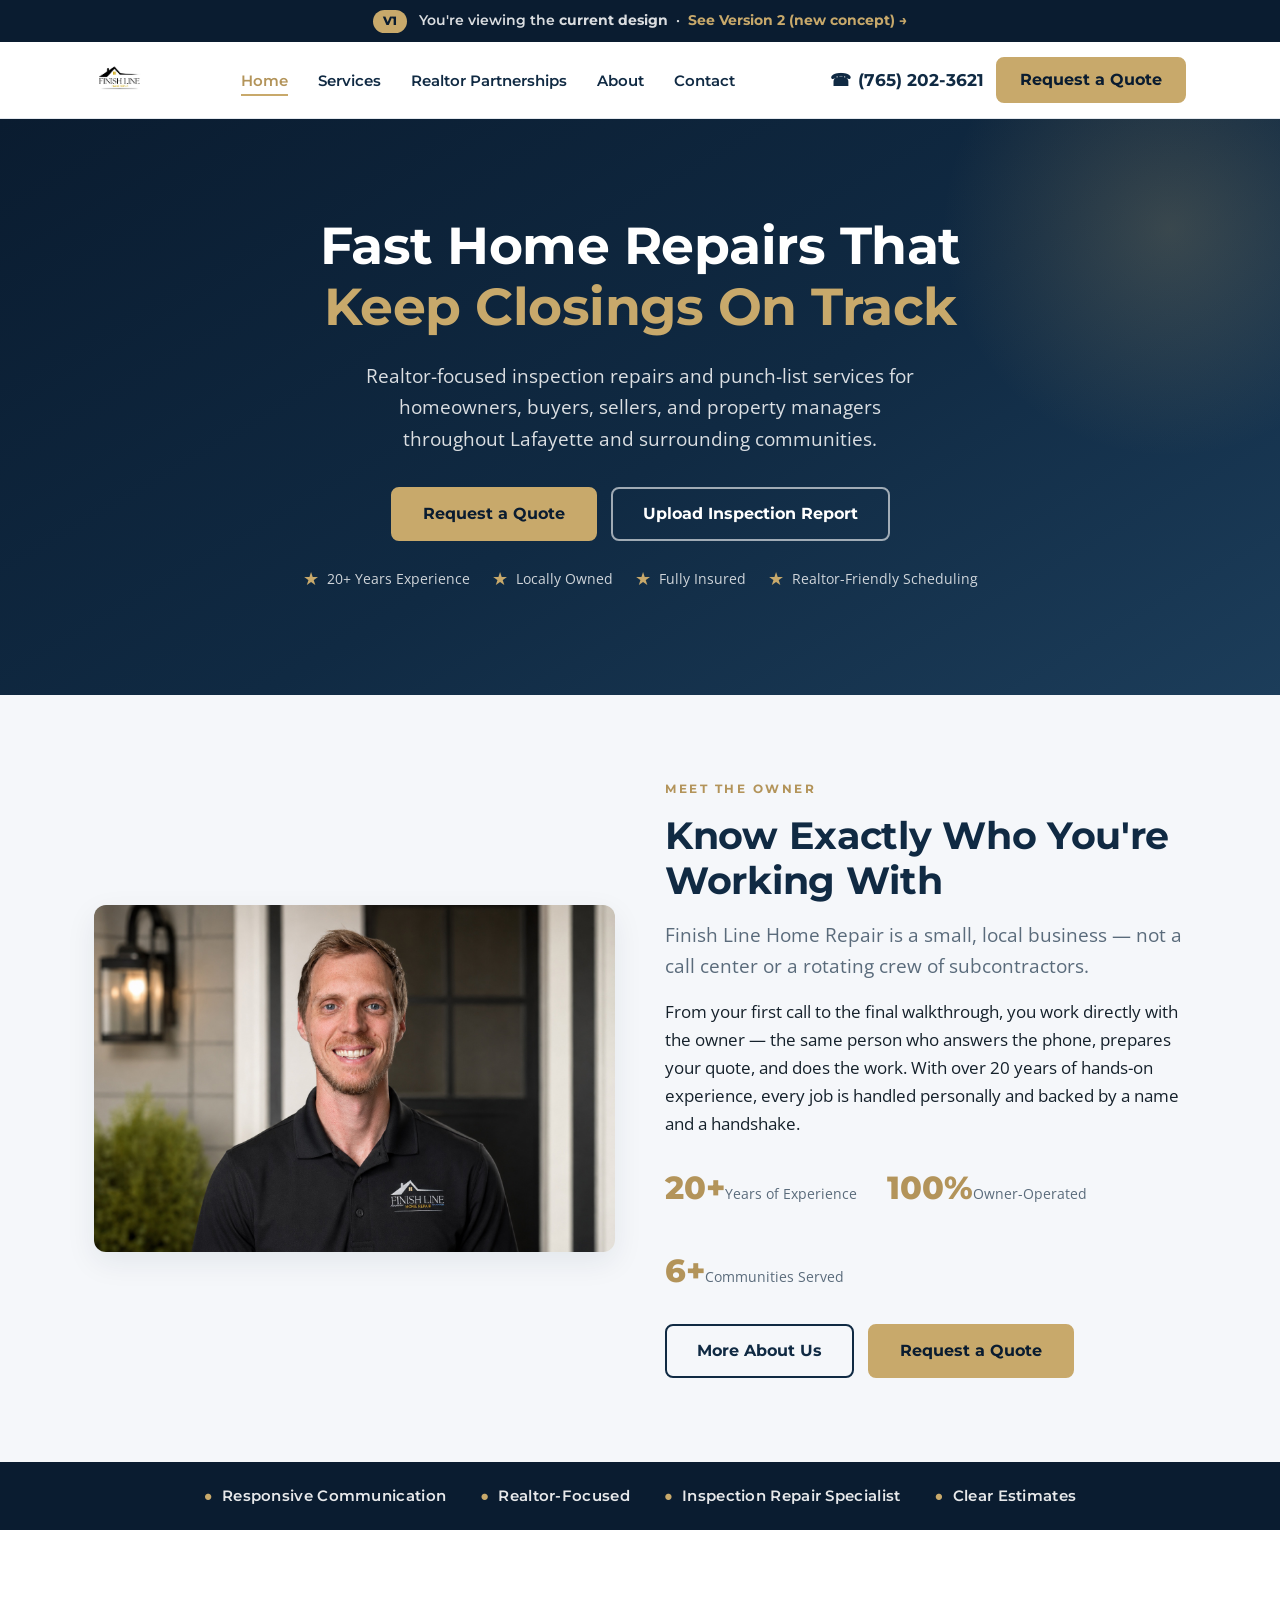
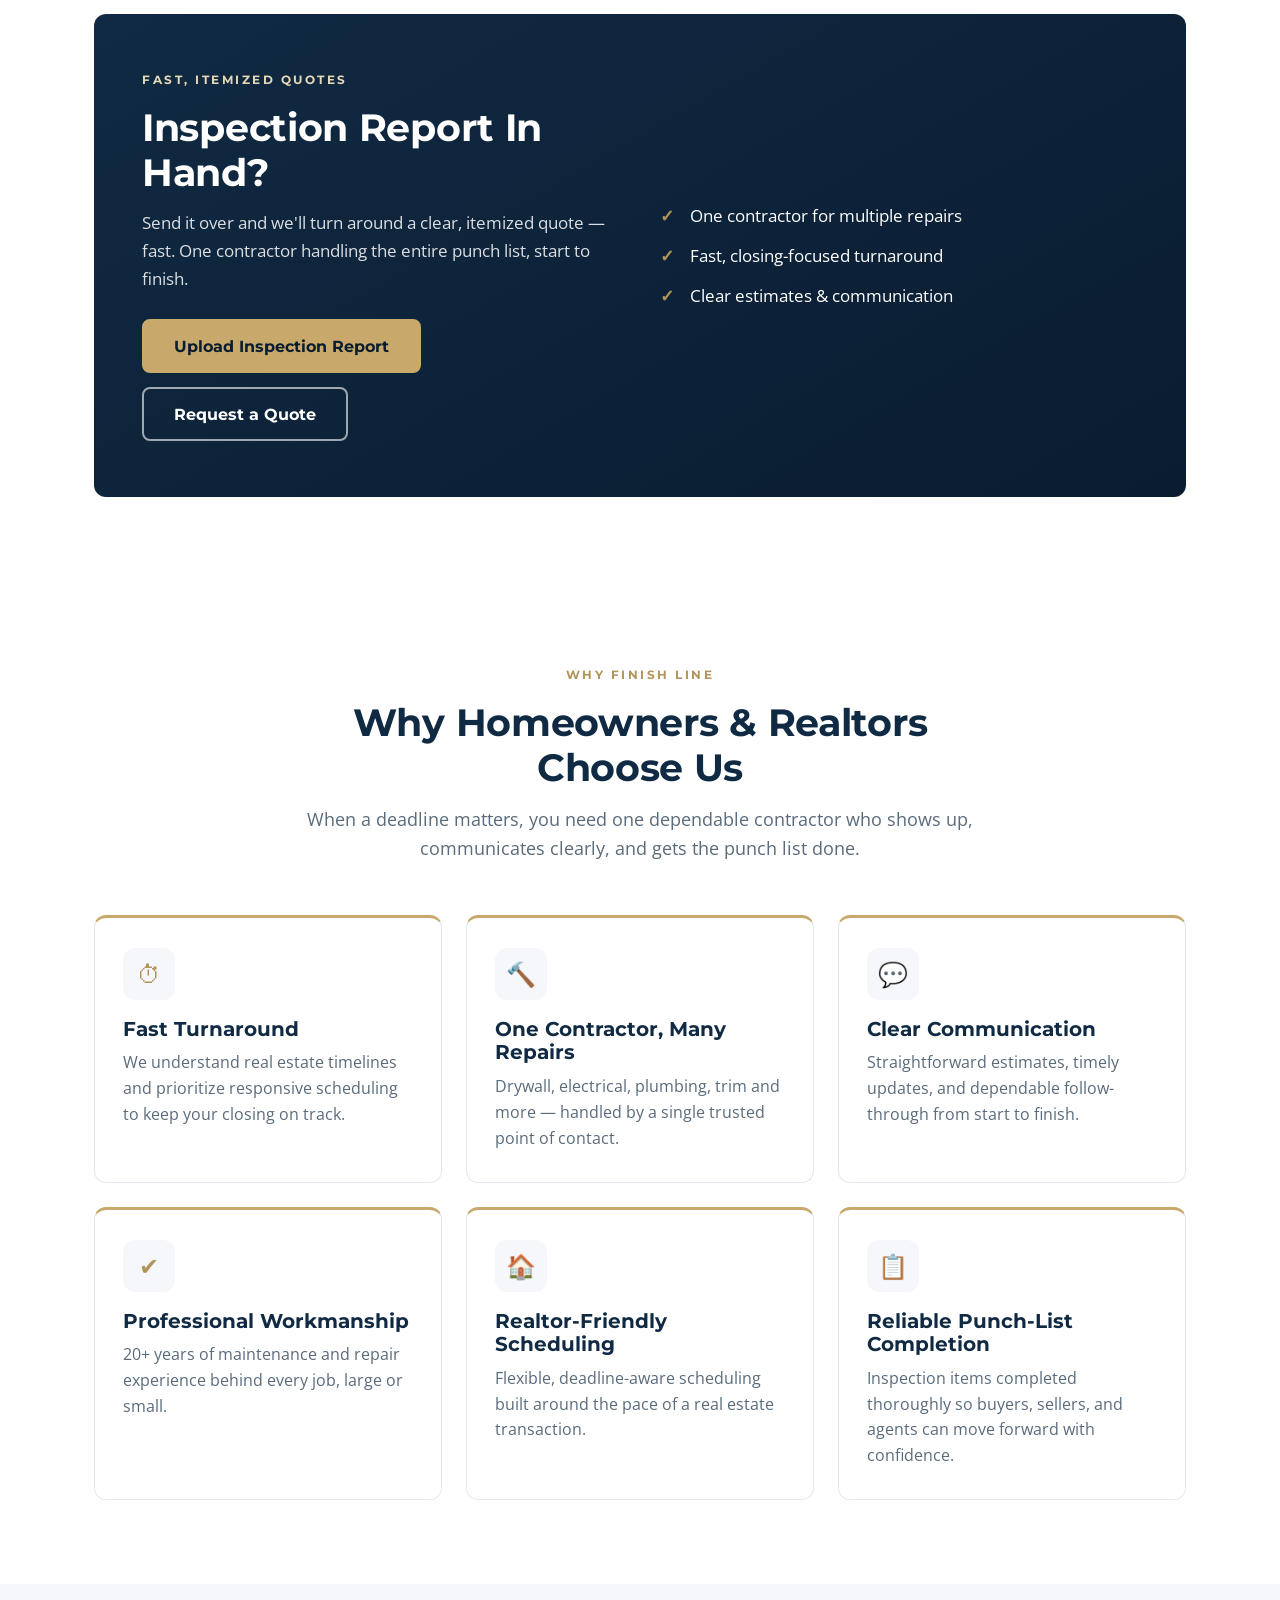
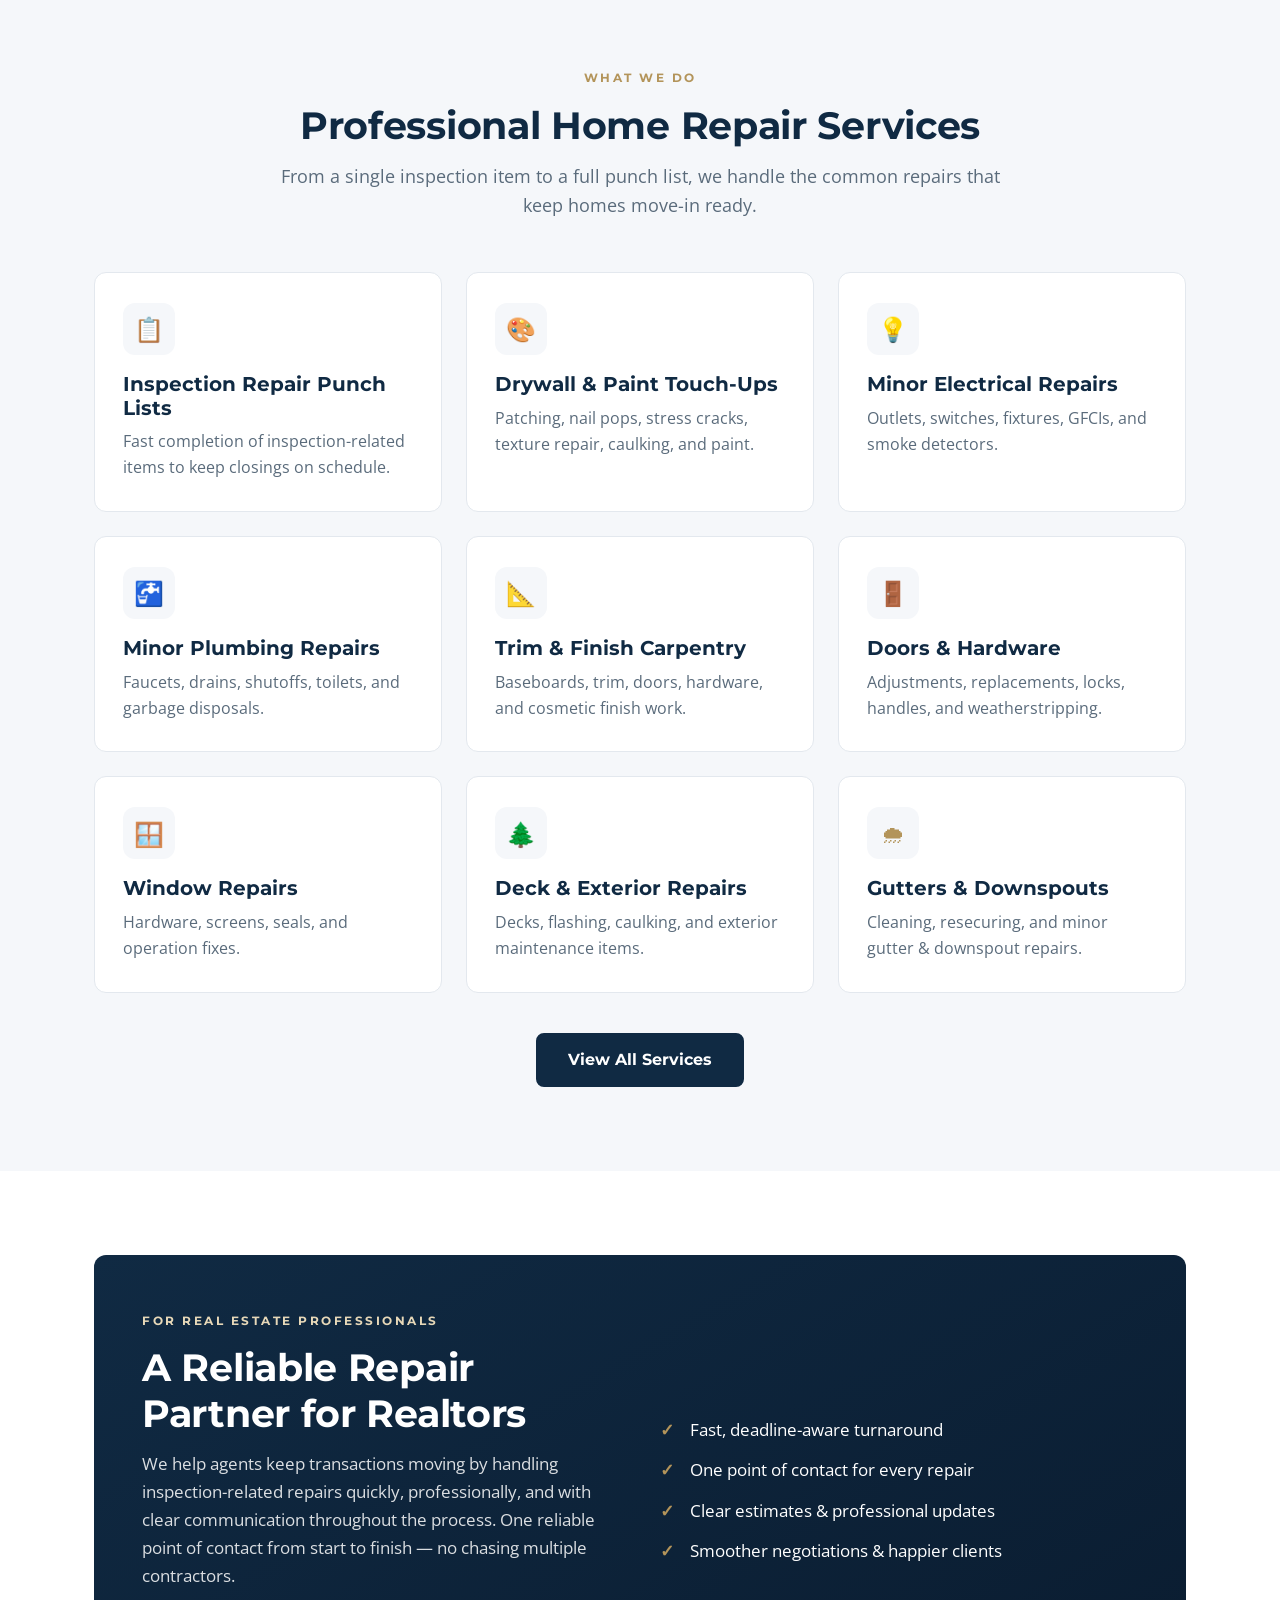
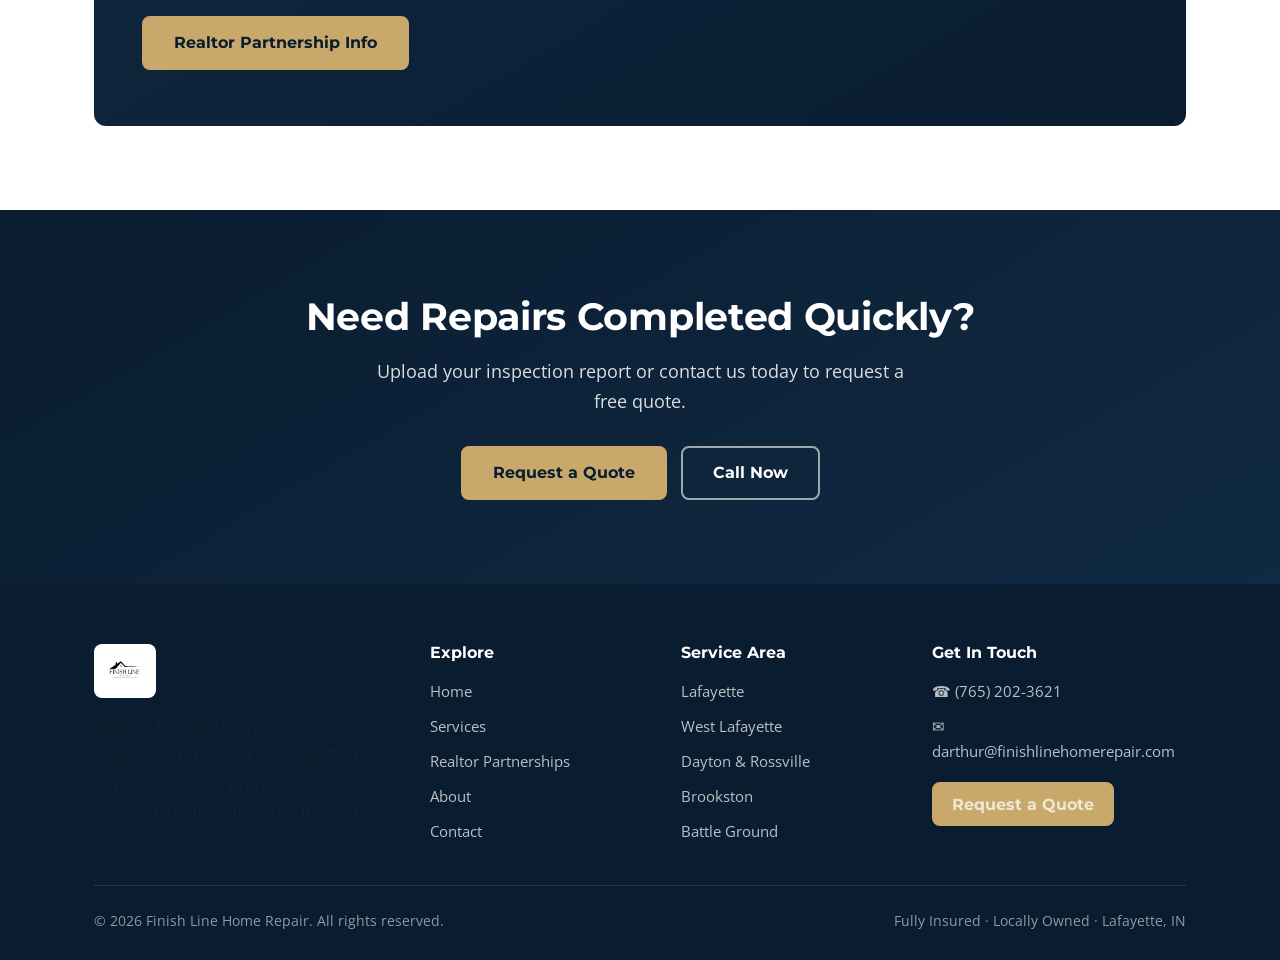
==== commit 74e4a776: "Real contact info site-wide; V2 Services page + working nav + SEO - Replace placeholder phone/email " ====
--- a/index.html
+++ b/index.html
@@ -30,8 +30,8 @@
     "description": "Realtor-focused home repair and inspection punch-list services in Lafayette and West Lafayette, Indiana. Drywall, paint, minor electrical and plumbing, trim, doors, windows, and exterior repairs.",
     "image": "assets/logo.jpg",
     "url": "https://dealerplateguy.github.io/finish-line-home-repair/",
-    "telephone": "+1-765-555-0100",
-    "email": "info@finishlinehomerepair.com",
+    "telephone": "+1-765-202-3621",
+    "email": "darthur@finishlinehomerepair.com",
     "priceRange": "$$",
     "areaServed": [
       { "@type": "City", "name": "Lafayette, Indiana" },
@@ -81,7 +81,7 @@
         </ul>
       </nav>
       <div class="nav-cta">
-        <a href="tel:+17655550100" class="nav-phone" aria-label="Call Finish Line Home Repair"><span aria-hidden="true">&#9742;</span> (765) 555-0100</a>
+        <a href="tel:+17652023621" class="nav-phone" aria-label="Call Finish Line Home Repair"><span aria-hidden="true">&#9742;</span> (765) 202-3621</a>
         <a href="contact.html" class="btn btn-primary" style="min-height:46px;padding:11px 22px;">Request a Quote</a>
       </div>
       <button class="nav-toggle" aria-label="Toggle menu" aria-expanded="false" aria-controls="site-header">
@@ -245,7 +245,7 @@
       <p>Upload your inspection report or contact us today to request a free quote.</p>
       <div class="btn-row center">
         <a href="contact.html" class="btn btn-primary">Request a Quote</a>
-        <a href="tel:+17655550100" class="btn btn-outline">Call Now</a>
+        <a href="tel:+17652023621" class="btn btn-outline">Call Now</a>
       </div>
     </div>
   </section>
@@ -281,8 +281,8 @@
         <div>
           <h4>Get In Touch</h4>
           <ul class="footer-list">
-            <li><a href="tel:+17655550100">&#9742; (765) 555-0100</a></li>
-            <li><a href="mailto:info@finishlinehomerepair.com">&#9993; info@finishlinehomerepair.com</a></li>
+            <li><a href="tel:+17652023621">&#9742; (765) 202-3621</a></li>
+            <li><a href="mailto:darthur@finishlinehomerepair.com">&#9993; darthur@finishlinehomerepair.com</a></li>
             <li><a href="contact.html" class="btn btn-primary" style="margin-top:8px;min-height:44px;padding:10px 18px;">Request a Quote</a></li>
           </ul>
         </div>
@@ -296,7 +296,7 @@
 
   <!-- Mobile sticky call bar -->
   <div class="mobile-call-bar">
-    <a href="tel:+17655550100" class="call">&#9742; Call Now</a>
+    <a href="tel:+17652023621" class="call">&#9742; Call Now</a>
     <a href="contact.html" class="quote">Request a Quote</a>
   </div>
 
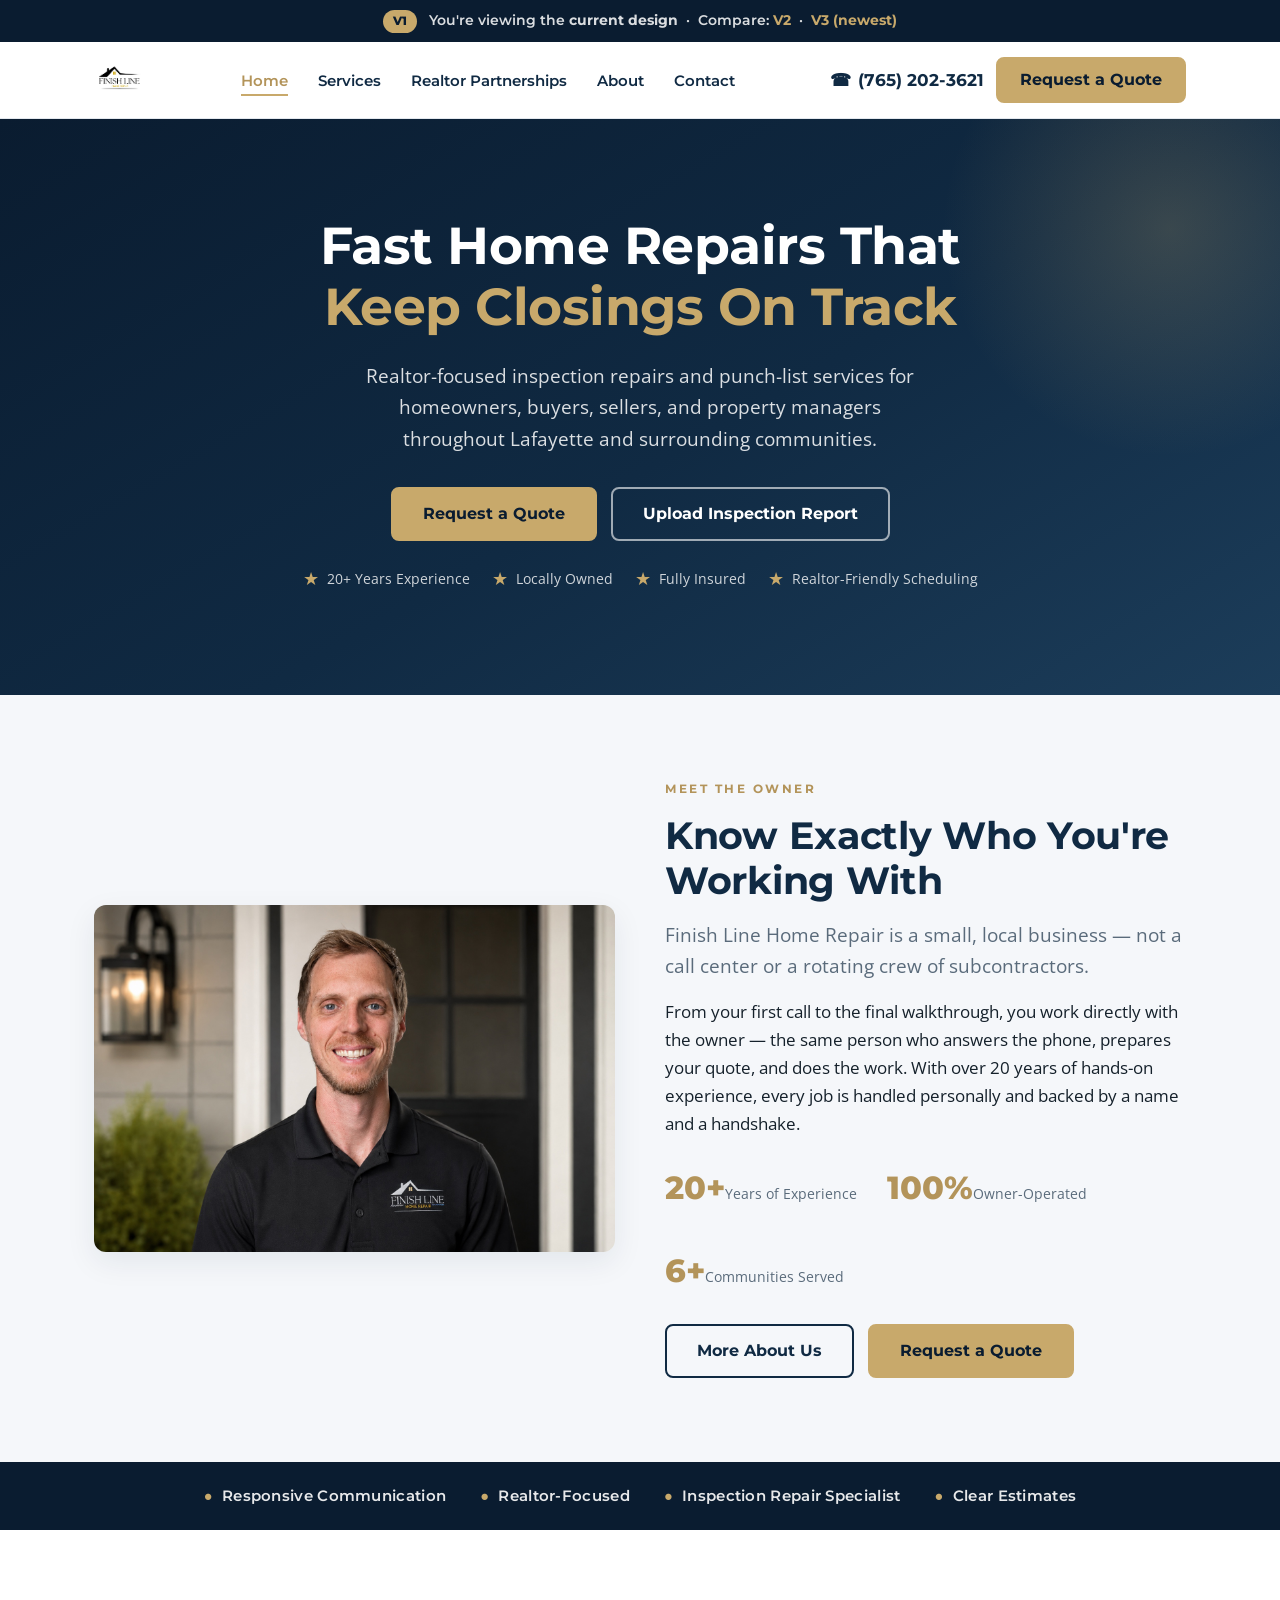
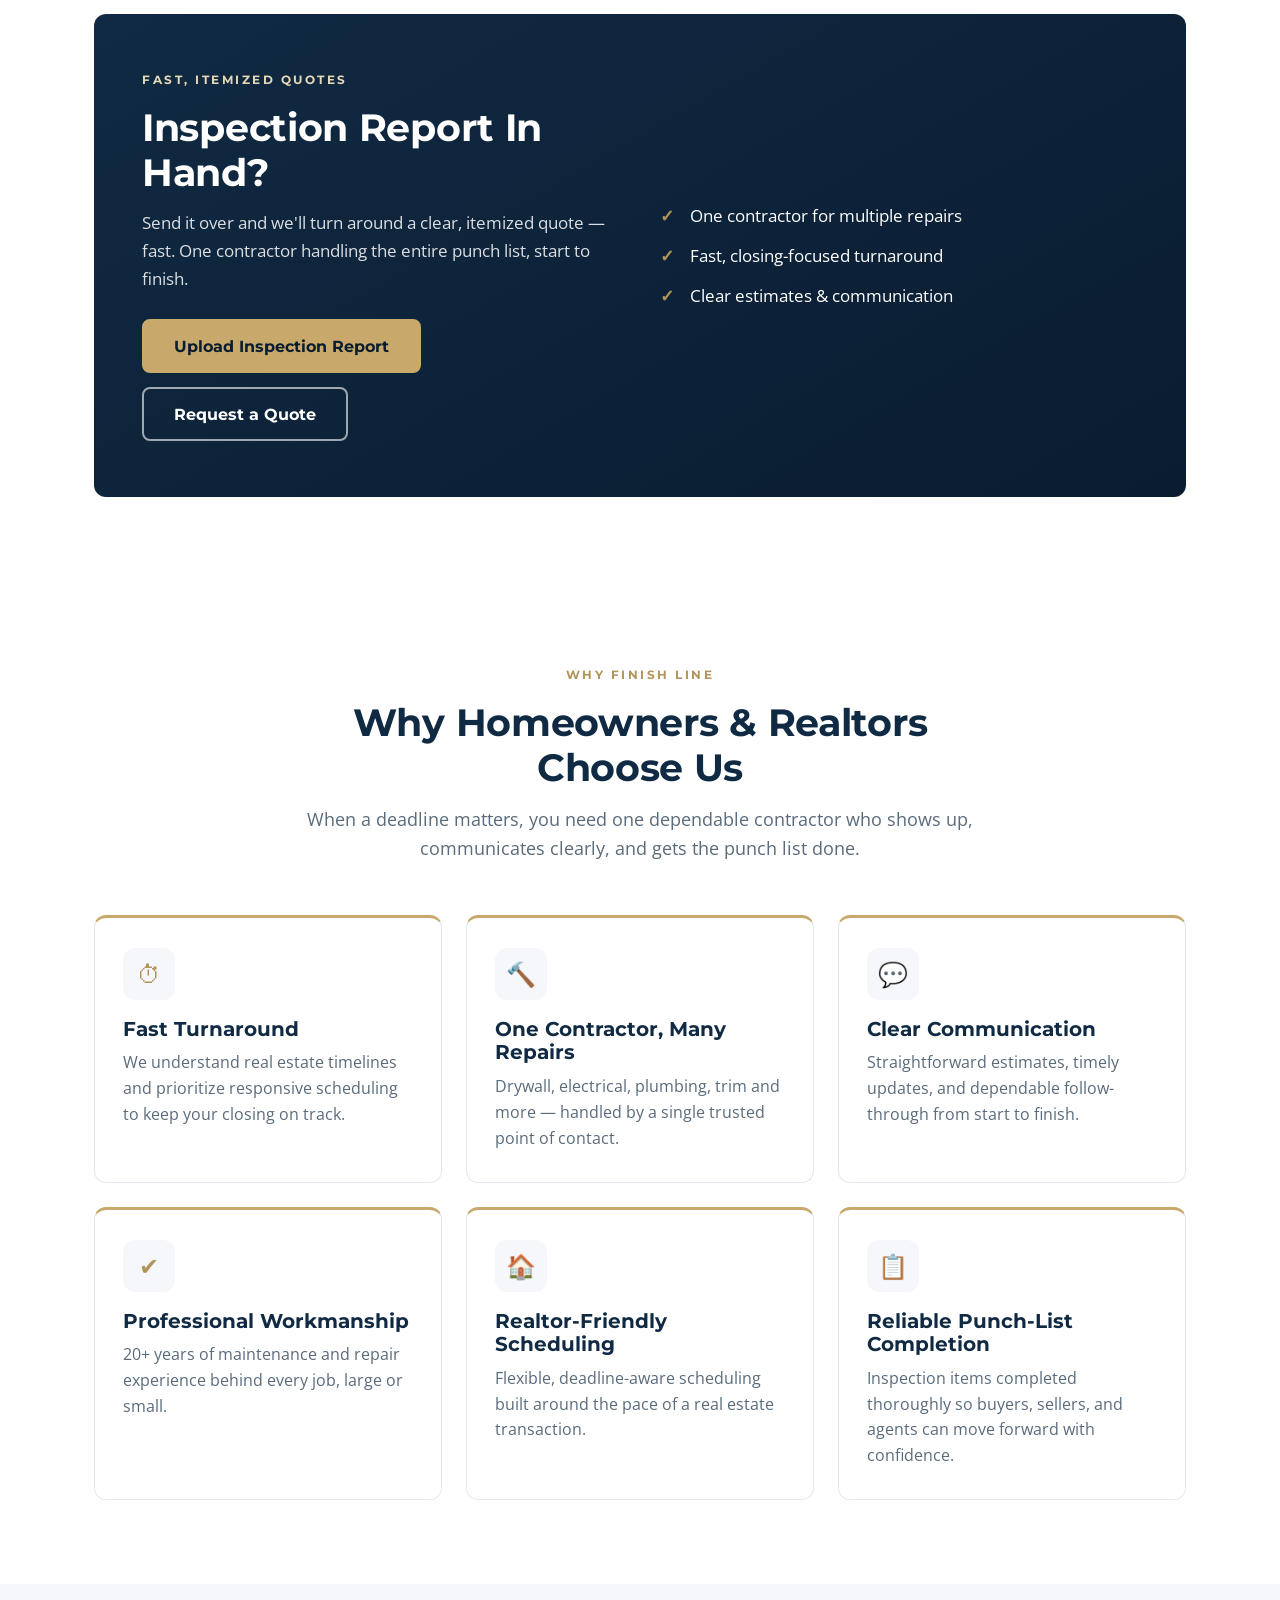
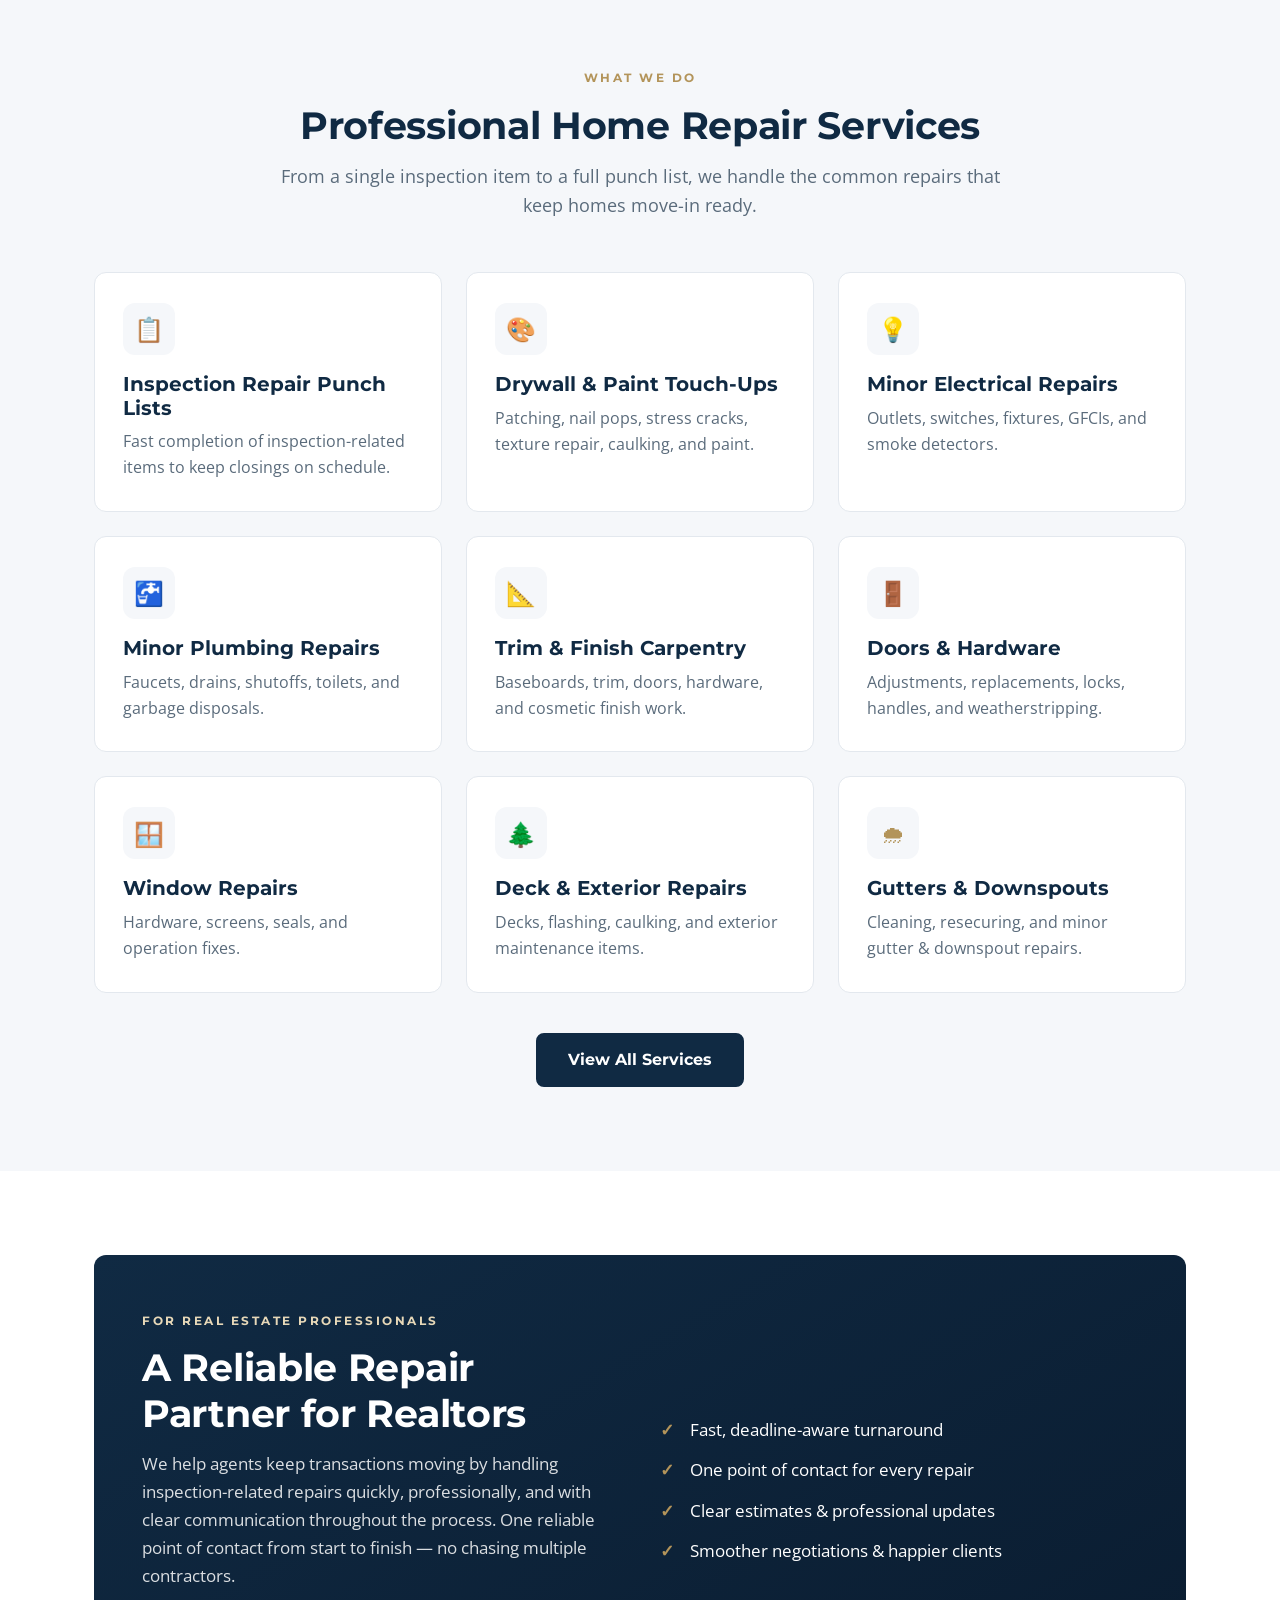
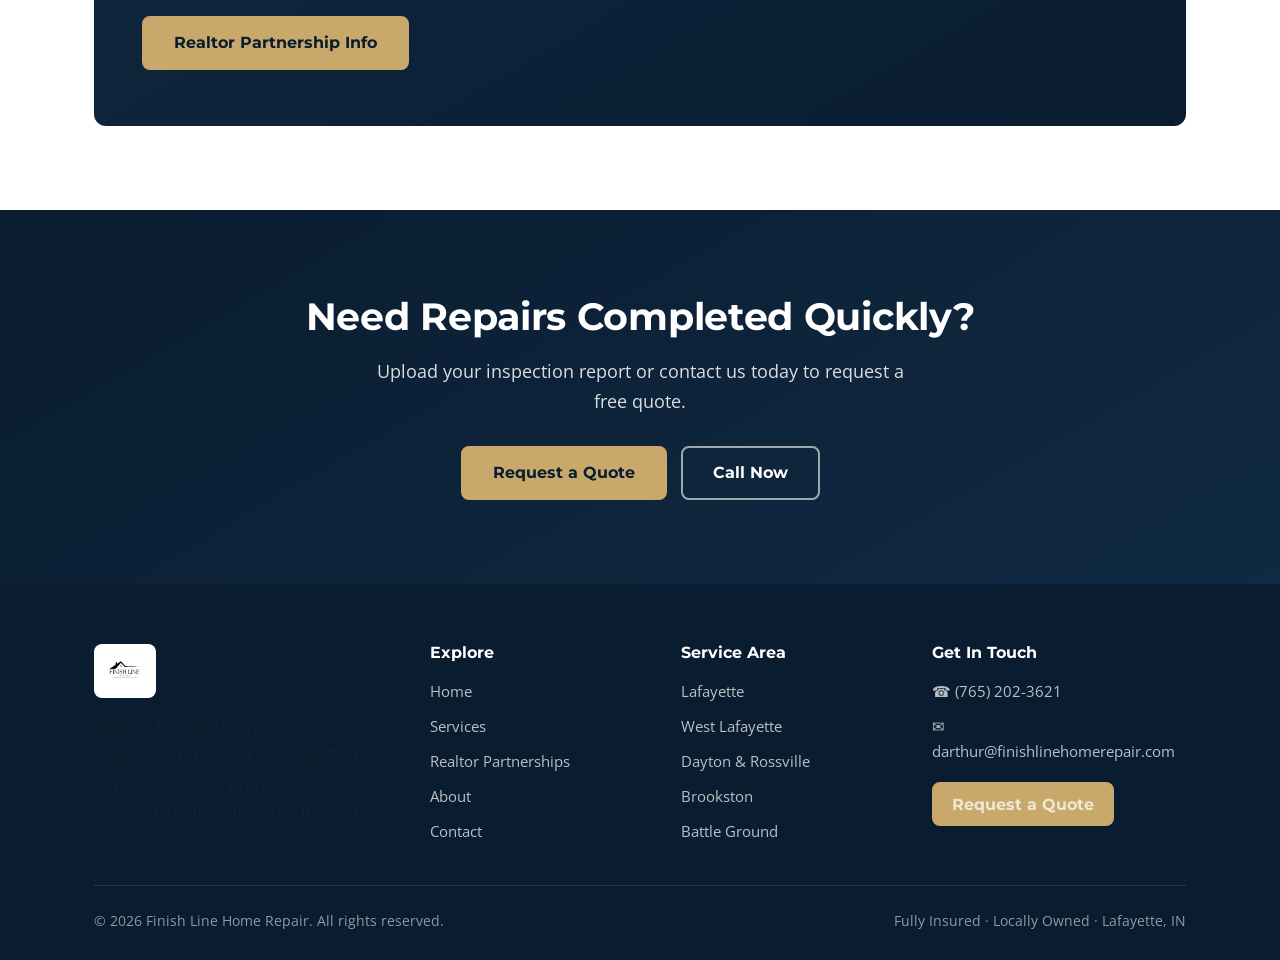
==== commit 02e2596c: "Add Version 3: research-backed editorial-minimal one-pager New /v3/ concept built from a deep-resear" ====
--- a/index.html
+++ b/index.html
@@ -61,8 +61,9 @@
   <!-- Version toggle (preview only) -->
   <div style="background:#0a1c30;color:rgba(255,255,255,.85);font-family:'Montserrat',sans-serif;font-size:.85rem;text-align:center;padding:9px 16px;font-weight:600;">
     <span style="display:inline-block;background:#c8a96b;color:#0a1c30;border-radius:999px;padding:2px 10px;font-size:.72rem;font-weight:800;margin-right:8px;letter-spacing:.04em;">V1</span>
-    You're viewing the <strong>current design</strong> &nbsp;&middot;&nbsp;
-    <a href="v2/index.html" style="color:#c8a96b;font-weight:700;">See Version 2 (new concept) &rarr;</a>
+    You're viewing the <strong>current design</strong> &nbsp;&middot;&nbsp; Compare:
+    <a href="v2/index.html" style="color:#c8a96b;font-weight:700;">V2</a> &nbsp;&middot;&nbsp;
+    <a href="v3/index.html" style="color:#c8a96b;font-weight:700;">V3 (newest)</a>
   </div>
 
   <!-- ===================== HEADER ===================== -->
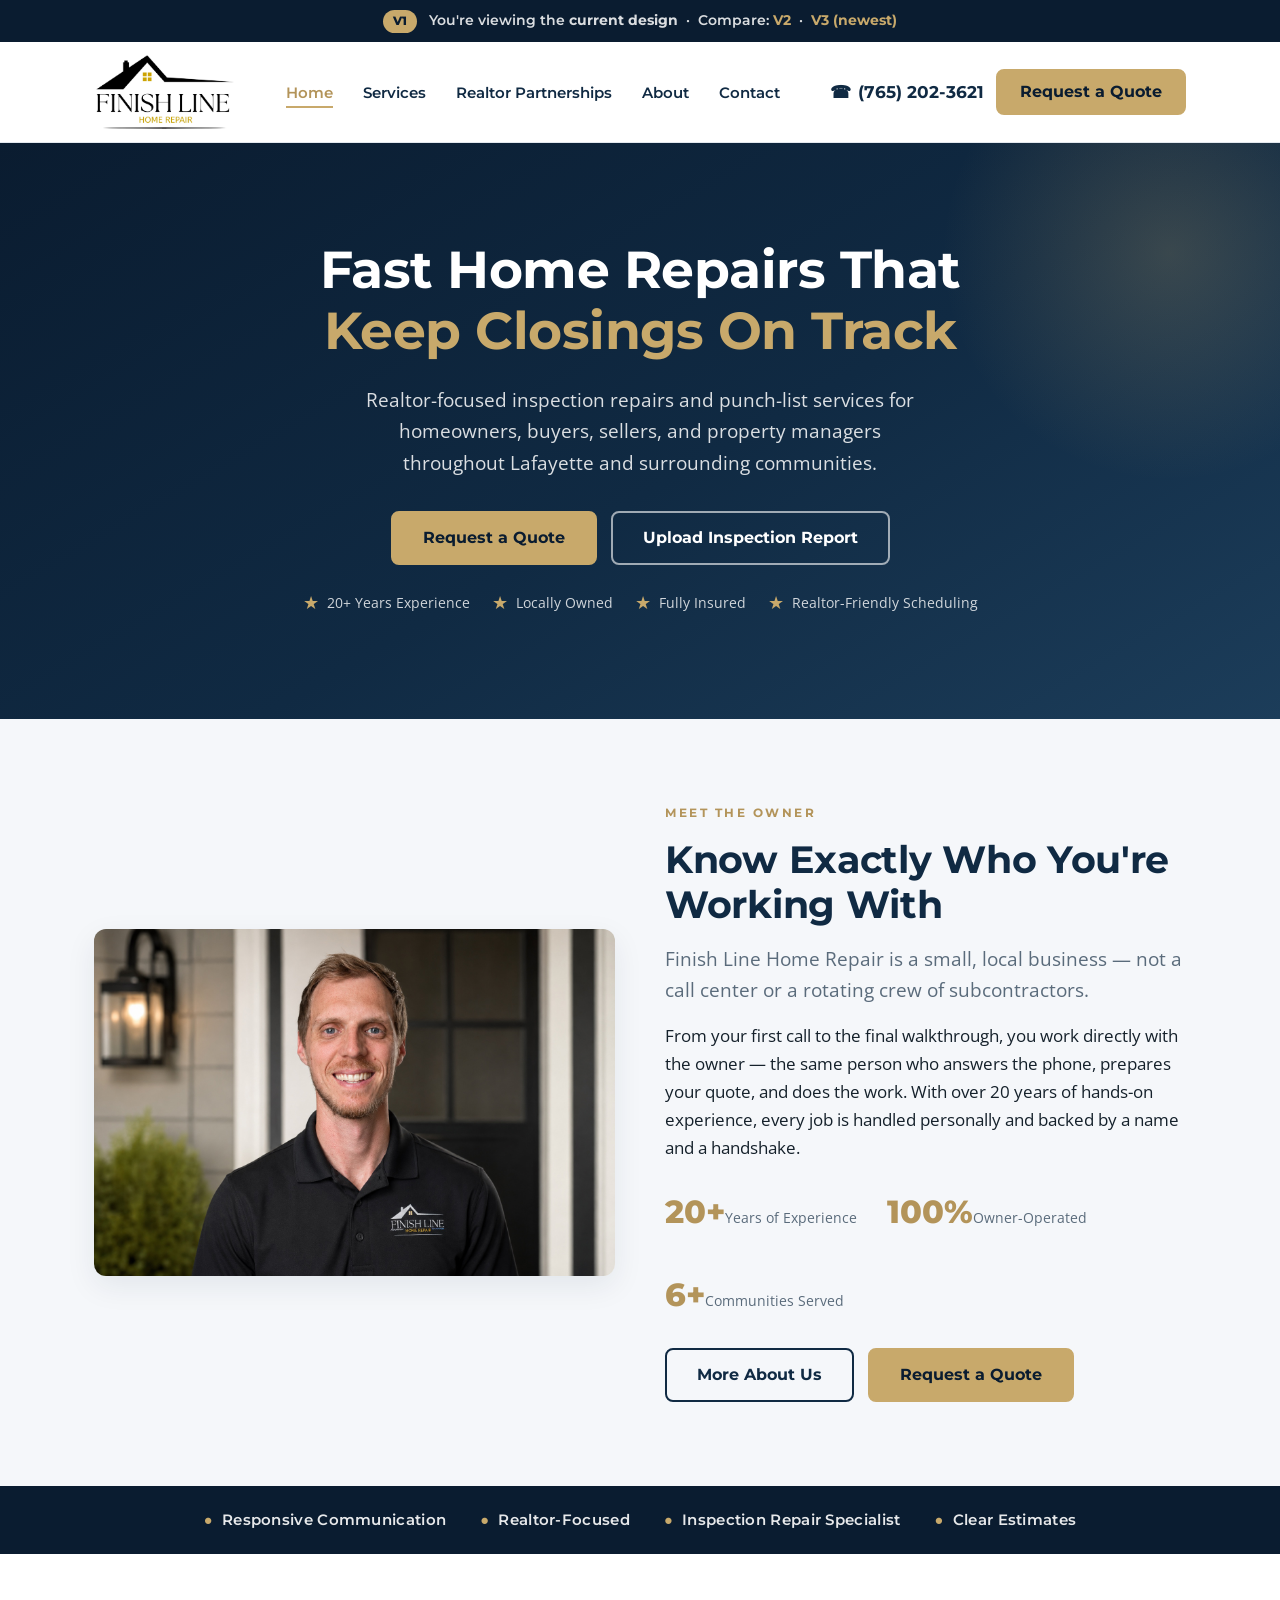
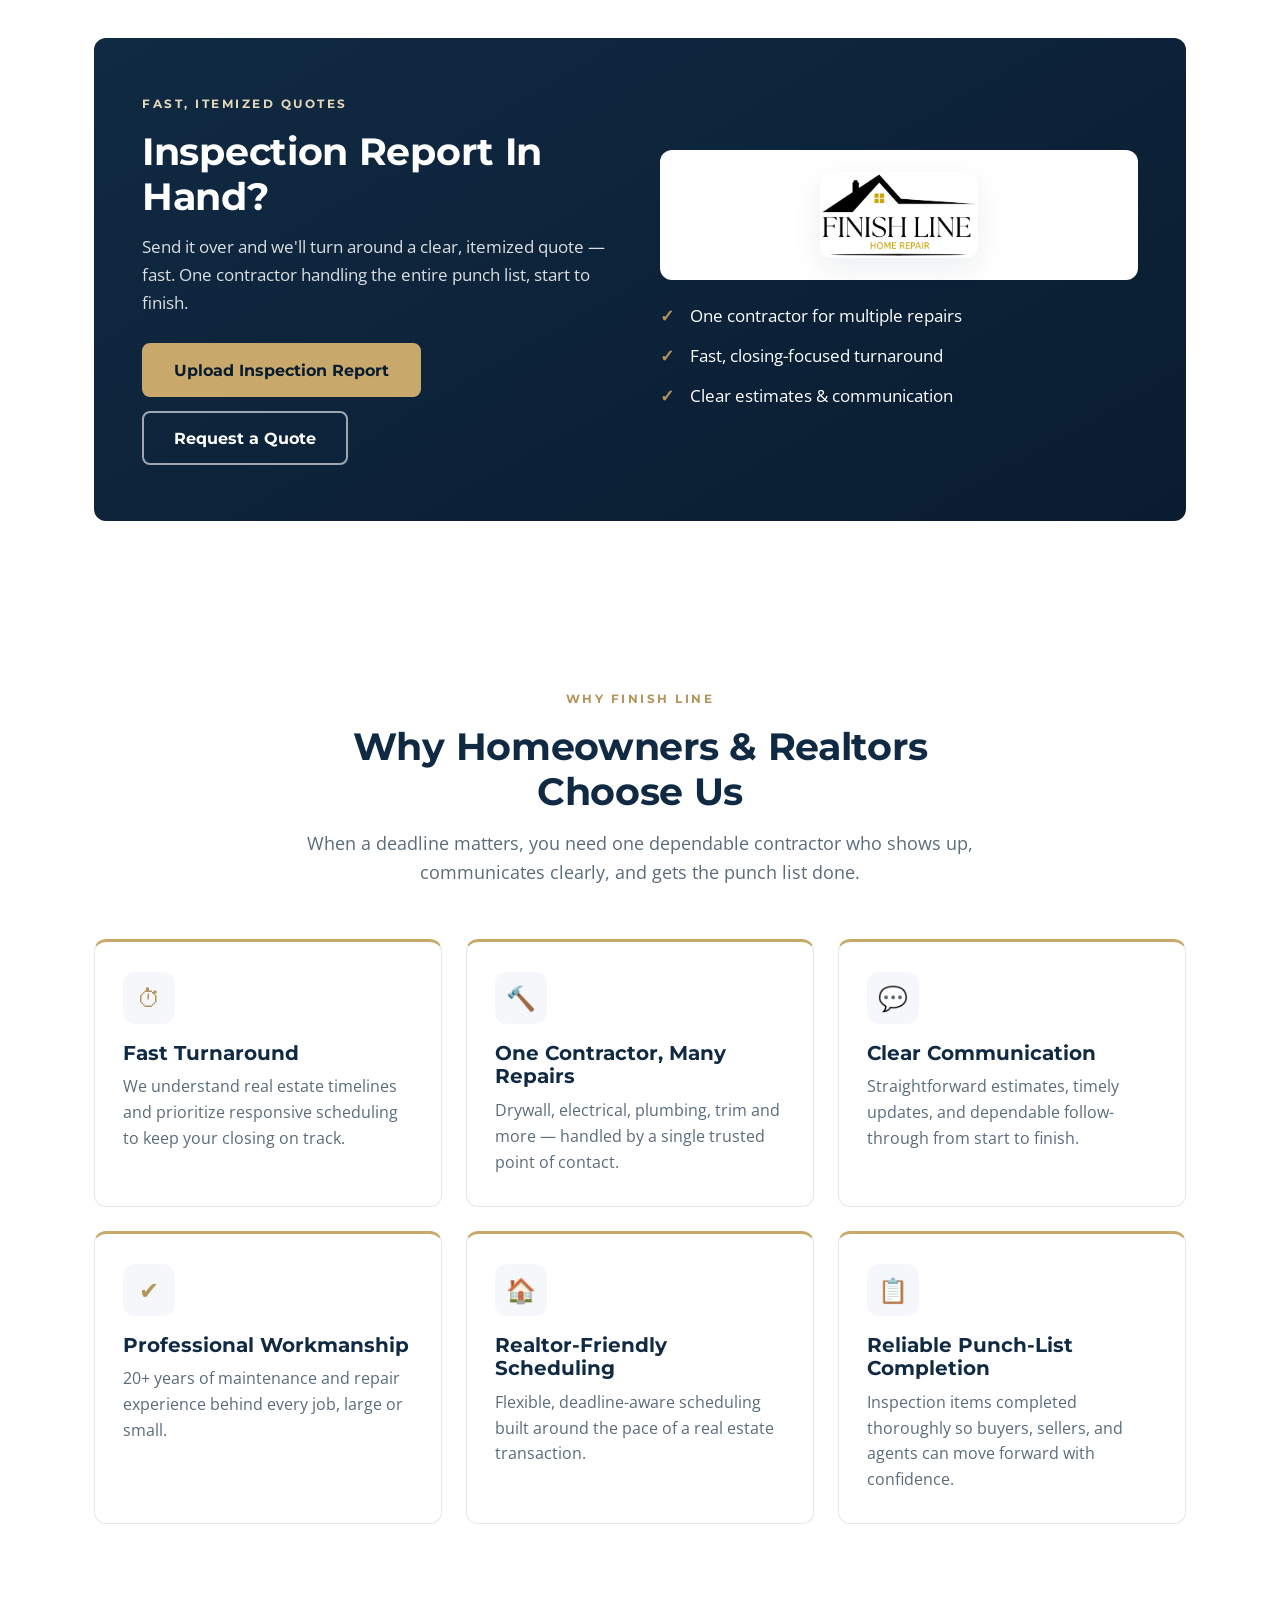
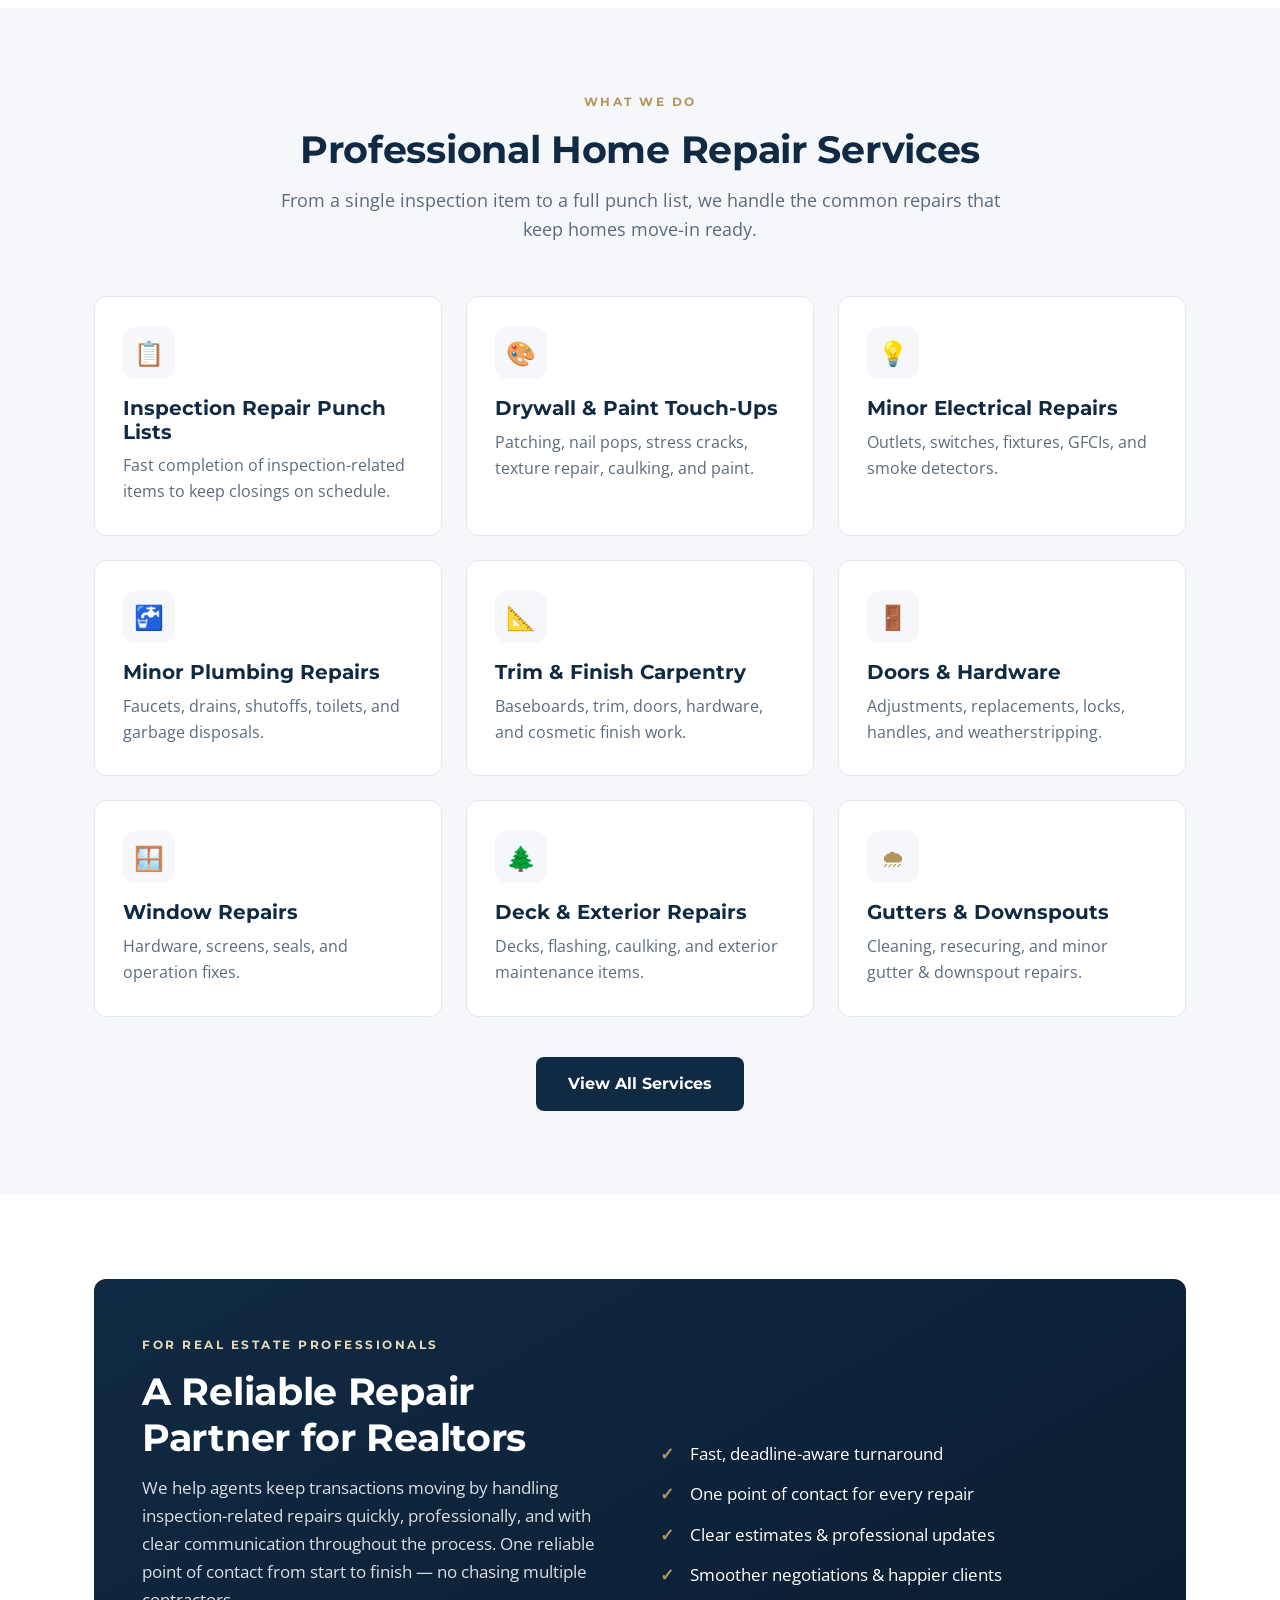
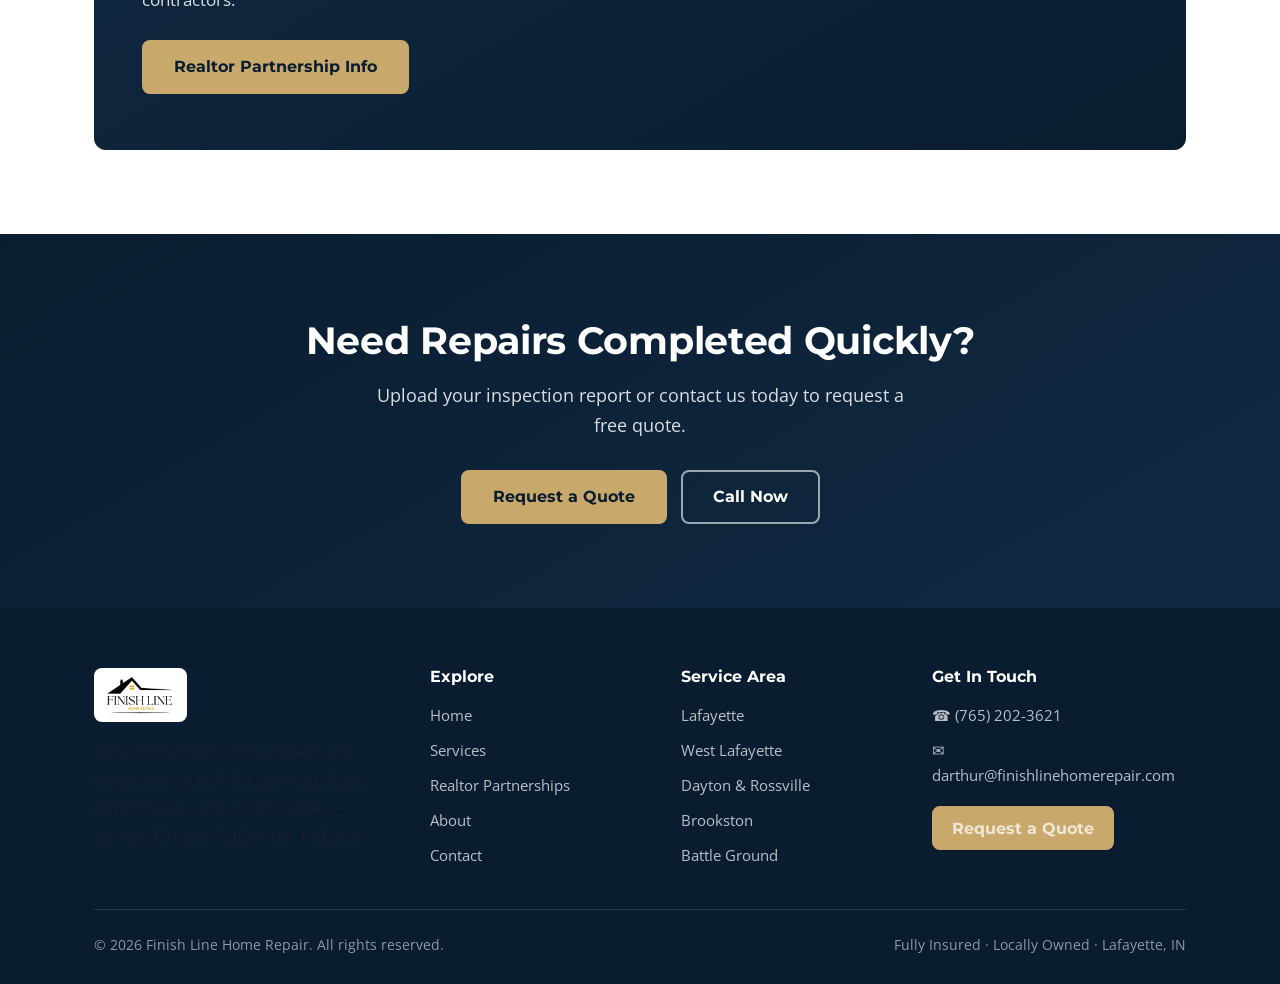
==== commit 2f57a80e: "Bigger logo everywhere; logo as placeholder imagery; V3 headline break - Trim the white canvas from " ====
--- a/index.html
+++ b/index.html
@@ -161,11 +161,16 @@
               <a href="contact.html" class="btn btn-outline">Request a Quote</a>
             </div>
           </div>
-          <ul class="check-list" style="align-self:center;">
-            <li>One contractor for multiple repairs</li>
-            <li>Fast, closing-focused turnaround</li>
-            <li>Clear estimates &amp; communication</li>
-          </ul>
+          <div style="align-self:center;">
+            <div style="background:#fff;border-radius:12px;padding:22px 26px;text-align:center;margin-bottom:22px;">
+              <img src="assets/logo.jpg" alt="Finish Line Home Repair" style="height:86px;width:auto;margin:0 auto;" />
+            </div>
+            <ul class="check-list">
+              <li>One contractor for multiple repairs</li>
+              <li>Fast, closing-focused turnaround</li>
+              <li>Clear estimates &amp; communication</li>
+            </ul>
+          </div>
         </div>
       </div>
     </div>
--- a/css/styles.css
+++ b/css/styles.css
@@ -98,9 +98,9 @@
   position: sticky; top: 0; z-index: 100; background: rgba(255,255,255,0.96);
   backdrop-filter: saturate(180%) blur(10px); border-bottom: 1px solid var(--line);
 }
-.nav { display: flex; align-items: center; justify-content: space-between; height: 76px; }
+.nav { display: flex; align-items: center; justify-content: space-between; height: 100px; }
 .nav-logo { display: flex; align-items: center; gap: 12px; }
-.nav-logo img { height: 52px; width: auto; }
+.nav-logo img { height: 78px; width: auto; }
 .nav-logo .brand-text { display: none; }
 .nav-links { display: flex; align-items: center; gap: 30px; list-style: none; }
 .nav-links a {
@@ -273,10 +273,12 @@
 }
 @media (max-width: 760px) {
   section { padding: 60px 0; }
+  .nav { height: 84px; }
+  .nav-logo img { height: 60px; }
   .nav-links, .nav-phone, .nav-cta { display: none; }
   .nav-toggle { display: block; }
   .site-header.open .nav-links {
-    display: flex; position: absolute; top: 76px; left: 0; right: 0; flex-direction: column;
+    display: flex; position: absolute; top: 84px; left: 0; right: 0; flex-direction: column;
     background: var(--white); padding: 18px 24px; gap: 4px; border-bottom: 1px solid var(--line); box-shadow: var(--shadow);
   }
   .site-header.open .nav-links a { padding: 13px 0; width: 100%; border-bottom: 1px solid var(--line); }
